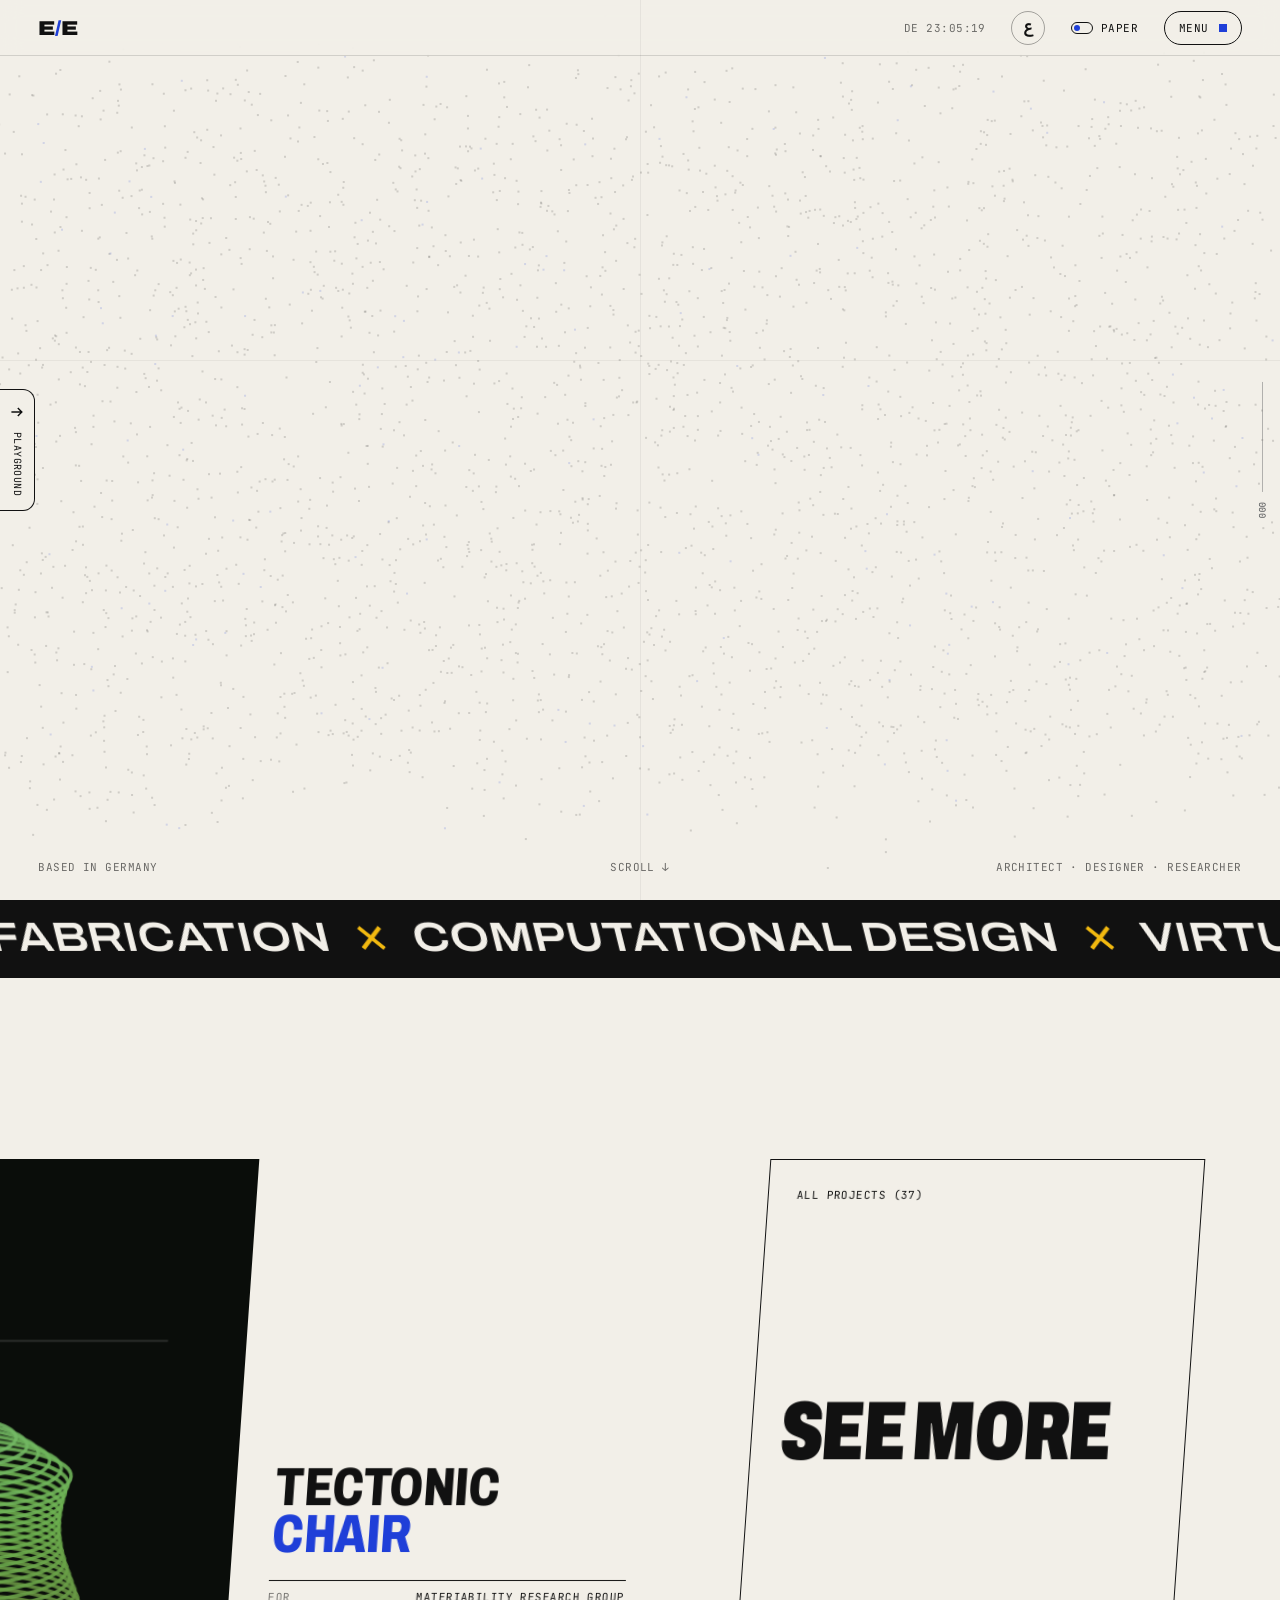
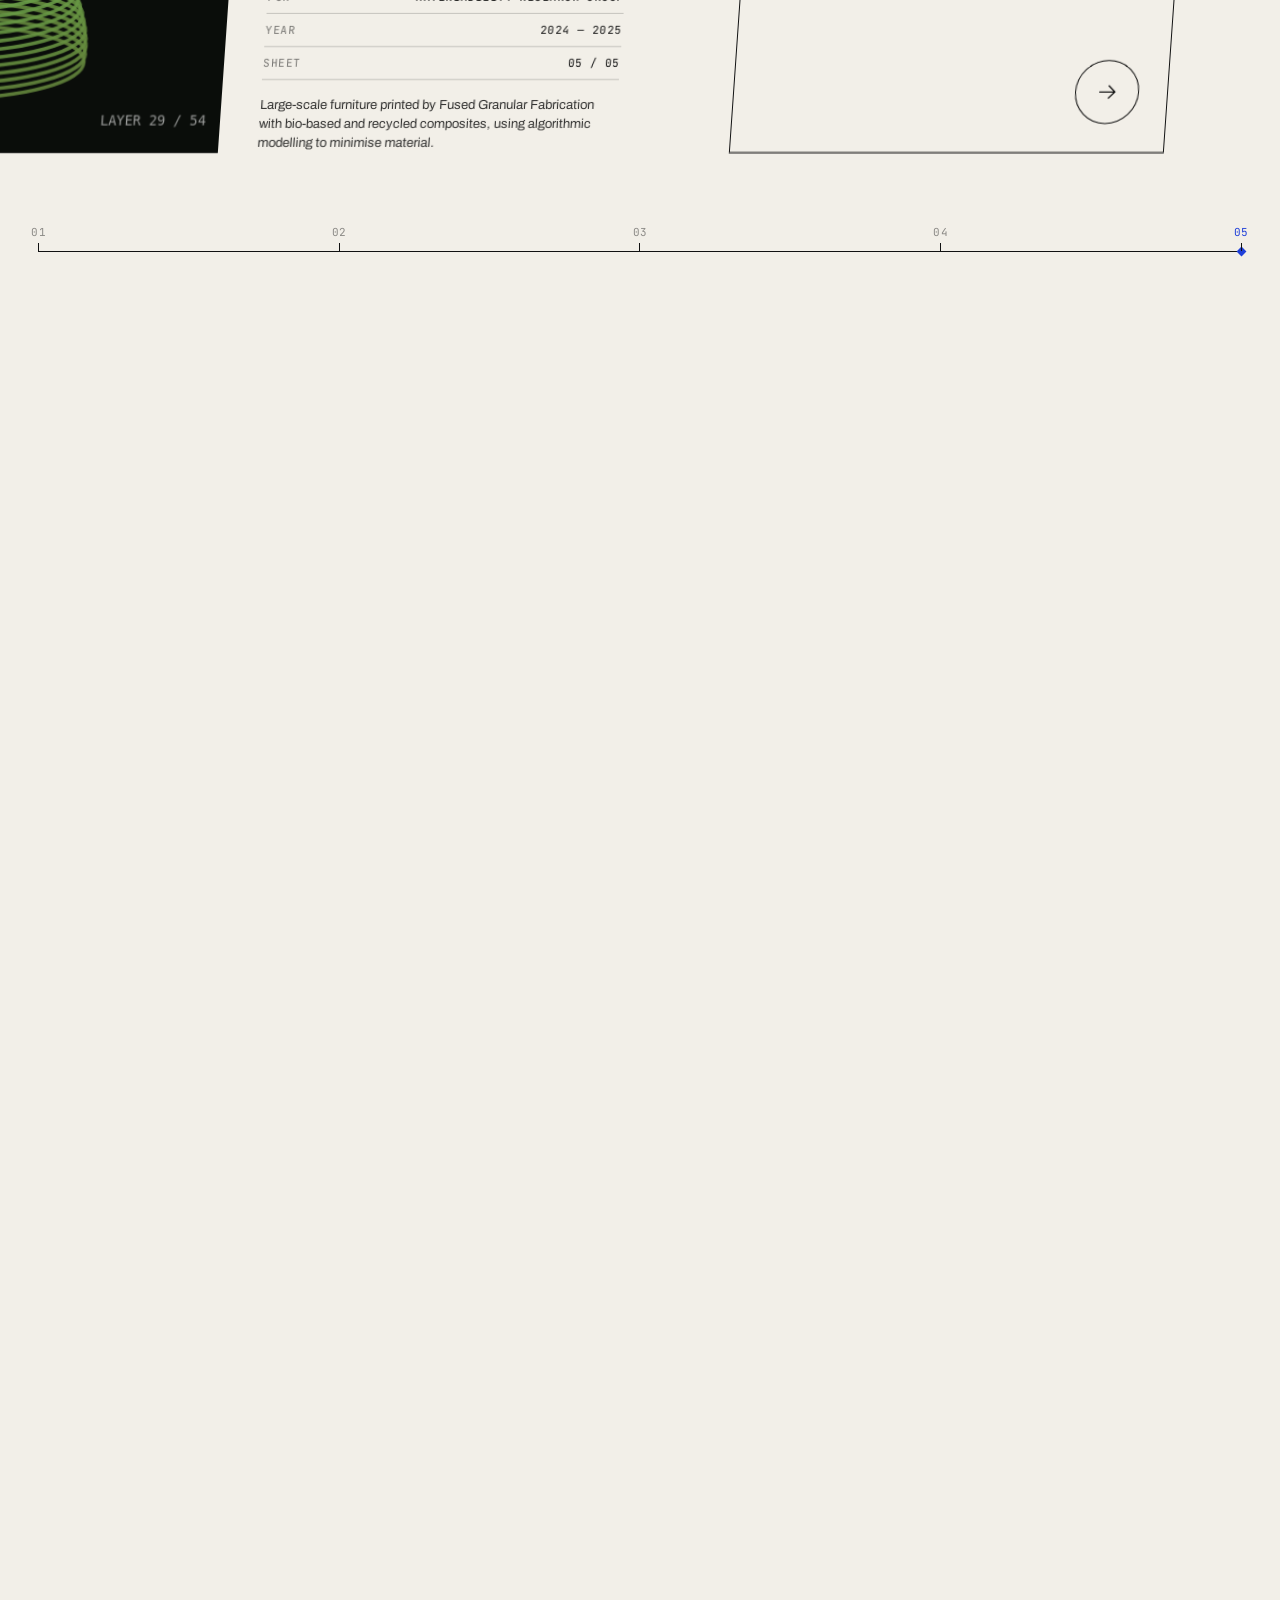
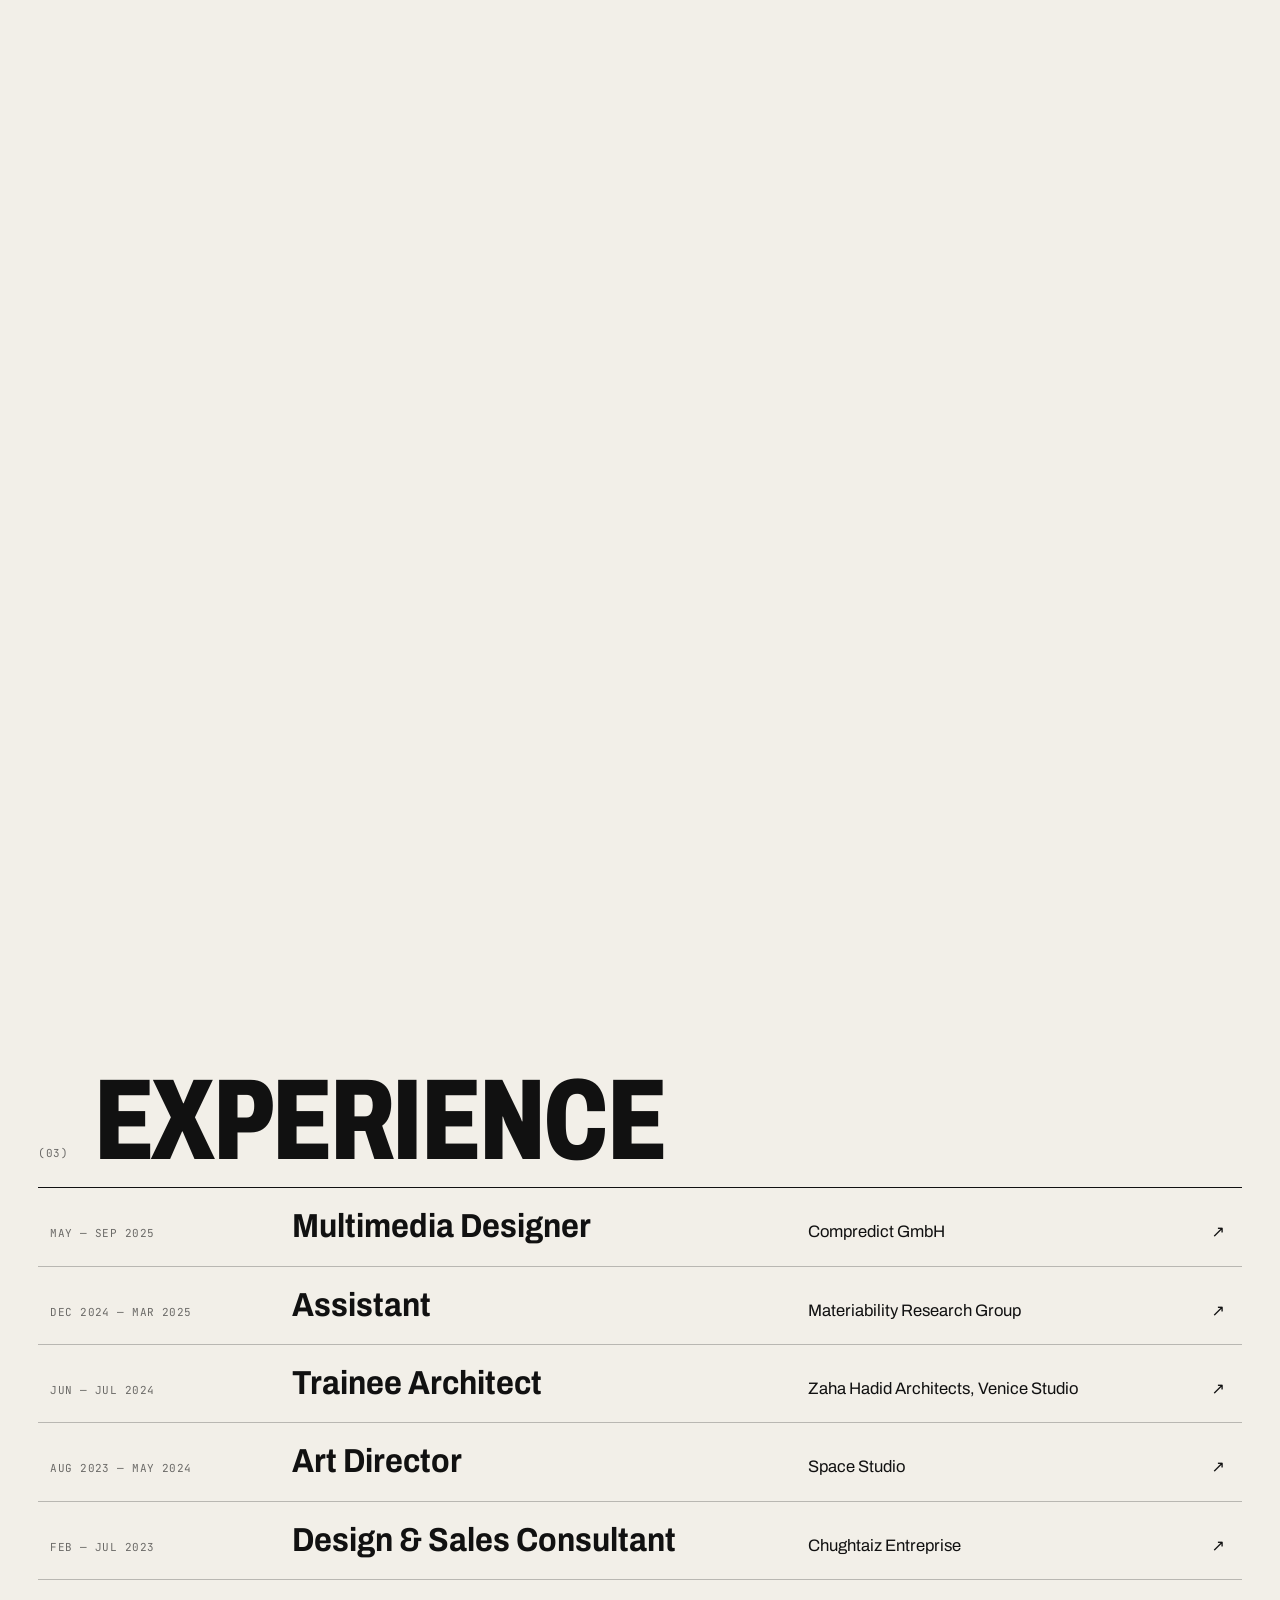
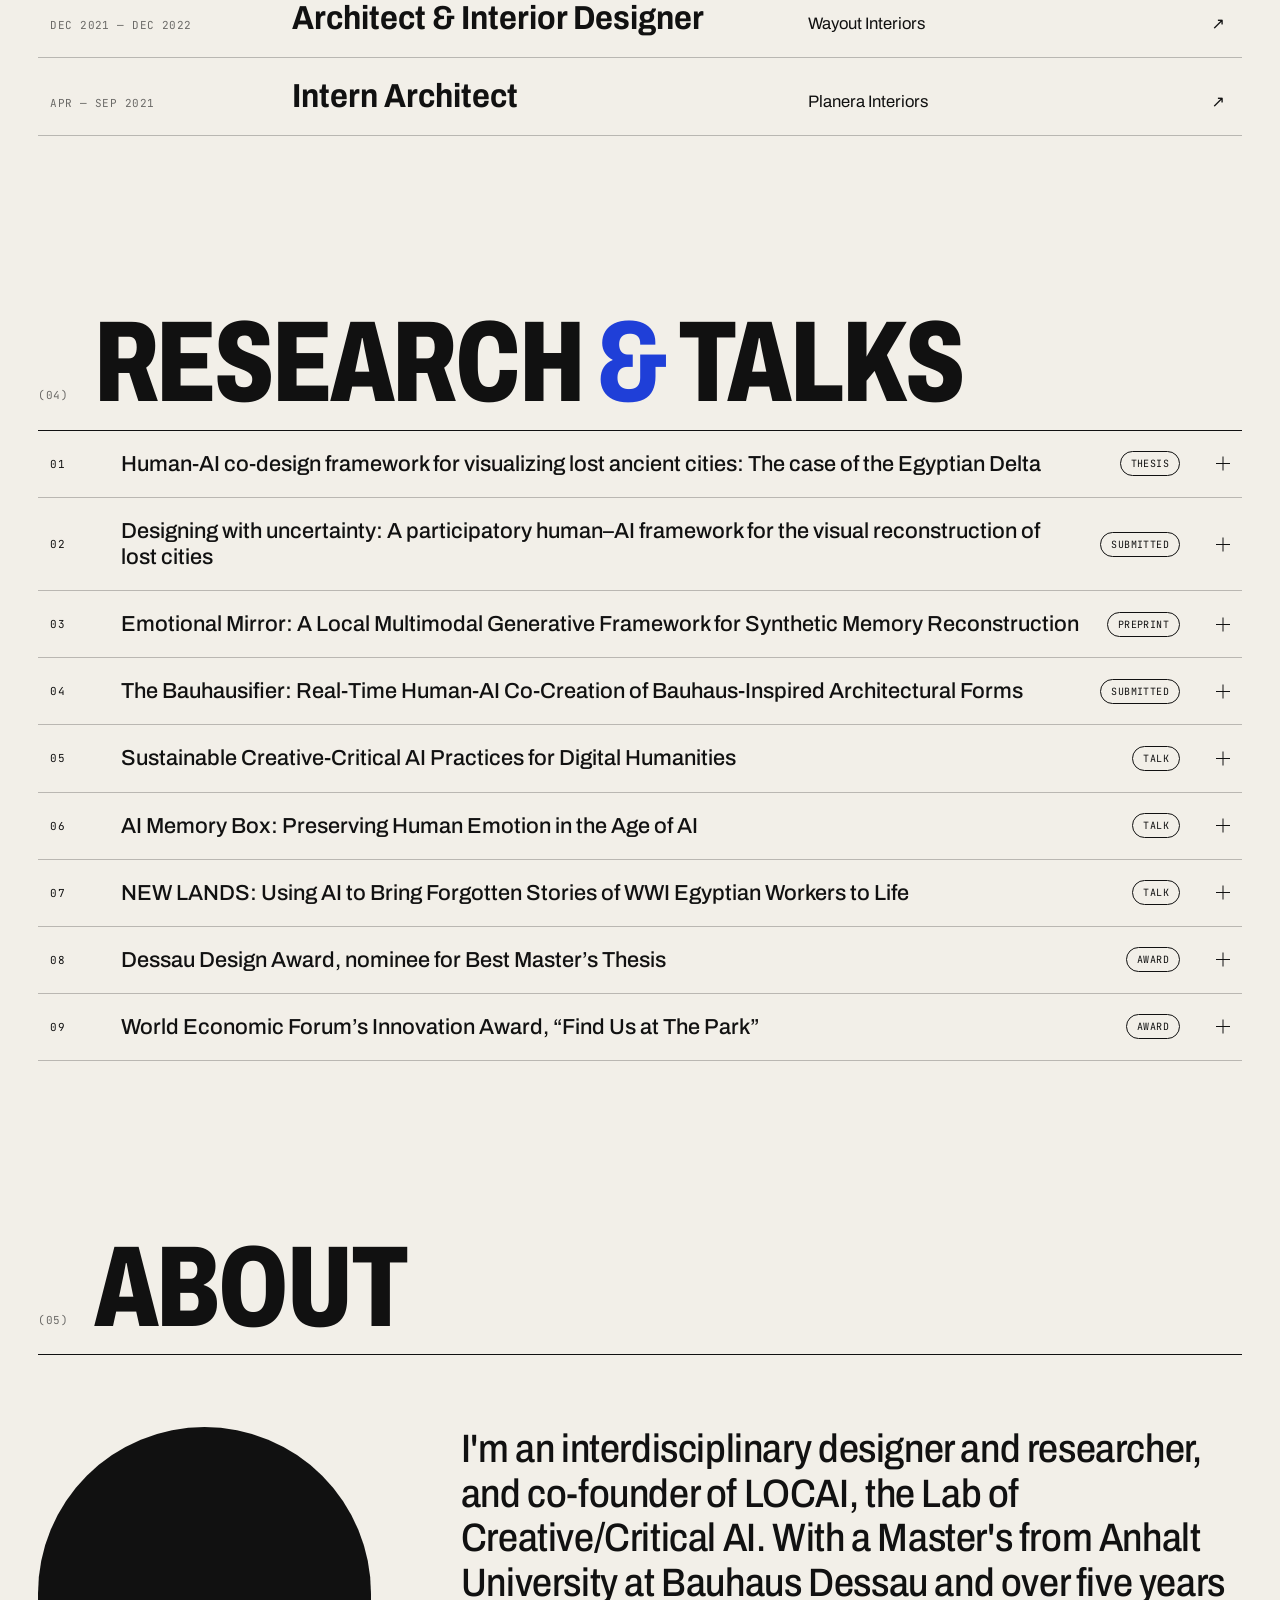
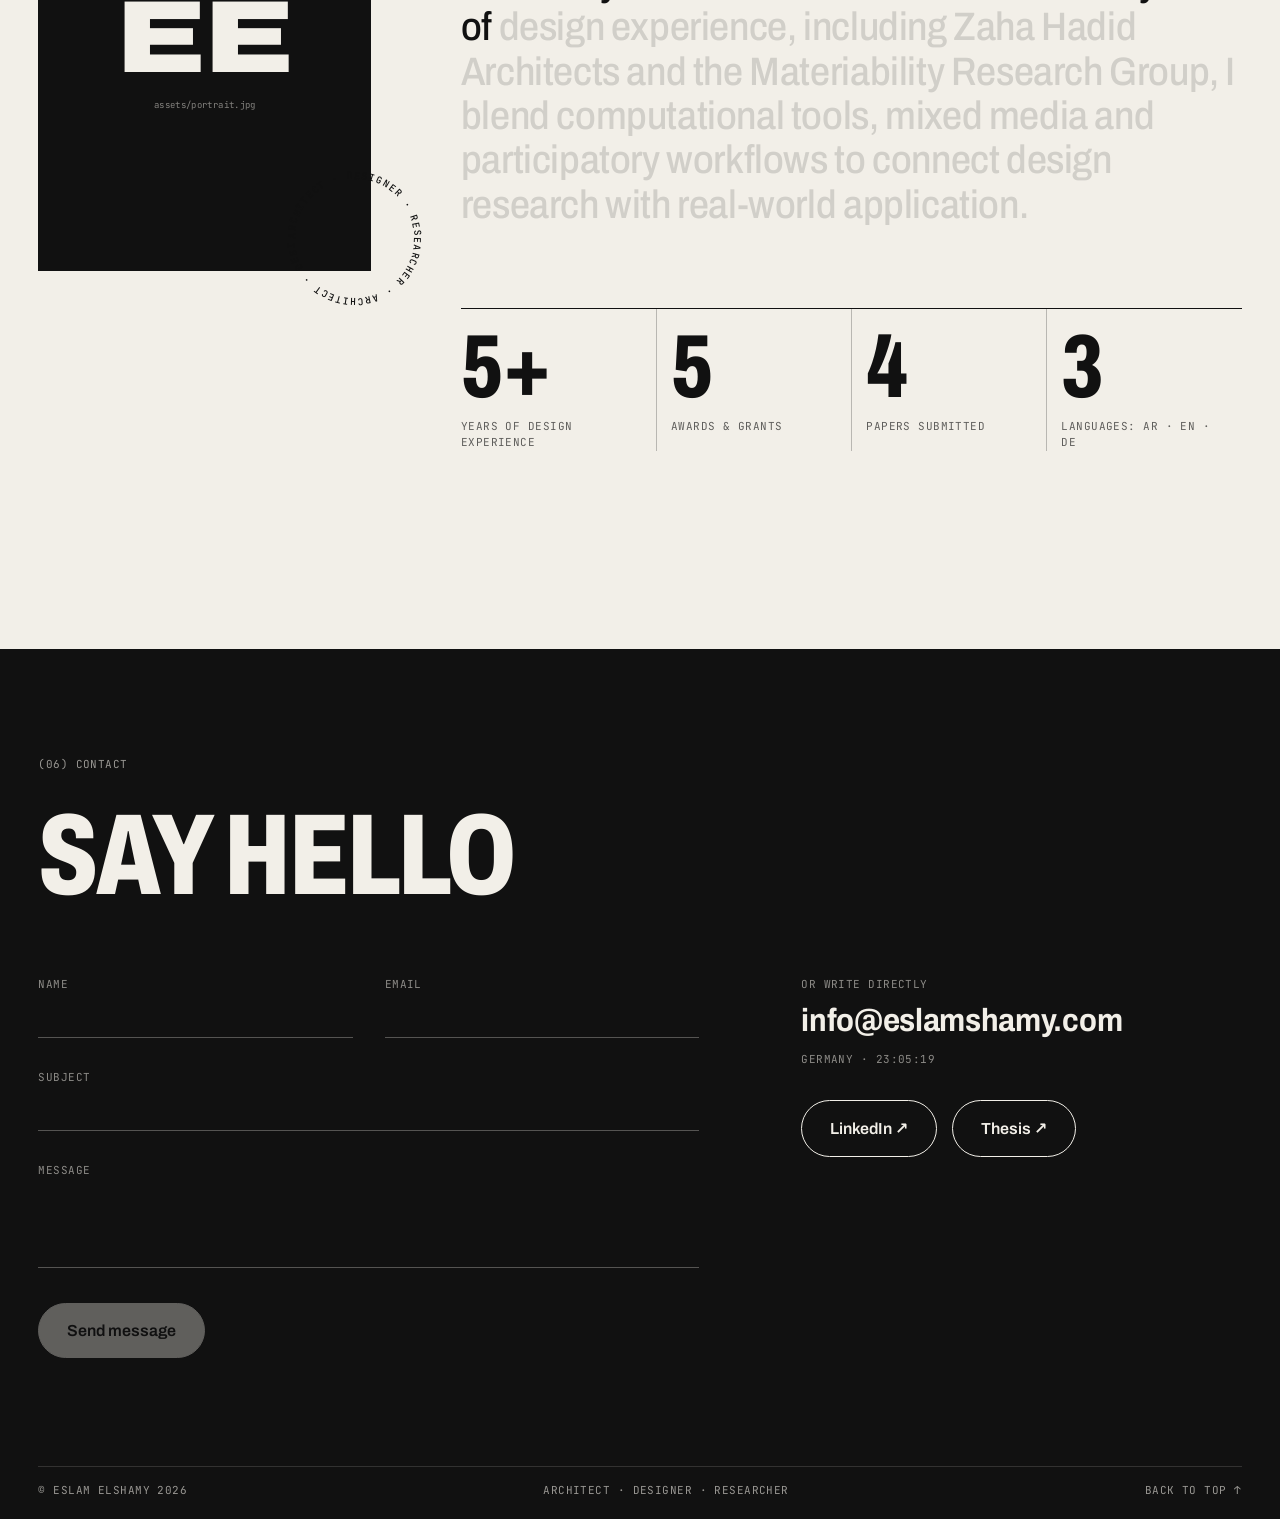
==== index.html @ 1b81bf46 "Add files via upload" ====
<!doctype html>
<html lang="en" dir="ltr">
<head>
<meta charset="utf-8">
<meta name="viewport" content="width=device-width, initial-scale=1">
<title>Eslam ElShamy — Architect, Designer, Researcher</title>
<meta name="description" content="Eslam ElShamy — architect, designer and researcher working on human-AI co-design, immersive media and digital fabrication. Based in Germany.">
<link rel="preconnect" href="https://fonts.googleapis.com">
<link rel="preconnect" href="https://fonts.gstatic.com" crossorigin>
<link href="https://fonts.googleapis.com/css2?family=Archivo:wdth,wght@62..125,100..900&family=JetBrains+Mono:wght@400;500&family=Readex+Pro:wght@300..700&display=swap" rel="stylesheet">
<link rel="stylesheet" href="style.css?v=31">
</head>
<body class="loading">

<div id="loader" aria-hidden="true">
  <div class="cols"><i></i><i></i><i></i><i></i><i></i></div>
  <div class="ld-top mono"><span data-i18n="ldName">Eslam ElShamy</span><span data-i18n="ldTitle">Portfolio 2026</span><span id="ldMsg">Plotting sheet</span></div>
  <div class="ld-bar"><i id="ldBar"></i></div>
  <div class="ld-num" id="ldNum">000</div>
</div>

<!-- Drafting cursor: crosshair, marker, and its live coordinates -->
<div id="xh" aria-hidden="true"><i class="hx"></i><i class="vx"></i></div>
<div id="cur" aria-hidden="true"><span id="curT"></span></div>
<div id="xy" class="mono" aria-hidden="true">0000, 0000</div>
<div id="chip" class="mono" aria-hidden="true"></div>
<div id="curtain" class="cols" aria-hidden="true"><i></i><i></i><i></i><i></i><i></i></div>
<div id="toast" class="mono" role="status"></div>

<!-- Scroll progress, on the edge of the sheet -->
<div id="rail" aria-hidden="true"><i><b id="railF"></b></i><span id="pct" class="mono">000</span></div>

<header id="nav">
  <a href="#hero" class="mark" dir="ltr">E<span>/</span>E</a>
  <span class="mono nav-mid" id="secName"></span>
  <div class="nav-r">
    <span class="mono clock hide-m"><span dir="ltr">DE</span> <span class="clk" dir="ltr">00:00:00</span></span>
    <button id="lang" type="button" aria-label="Switch language / تغيير اللغة" data-i18n="langBtn">ع</button>
    <button id="theme" class="mono" type="button" aria-label="Switch sheet colour"><i></i><span id="themeT">Paper</span></button>
    <button id="menuBtn" class="mono" type="button" aria-expanded="false"><span id="menuT">Menu</span><b></b></button>
  </div>
</header>

<div id="menu" aria-hidden="true">
  <div class="cols"><i></i><i></i><i></i><i></i><i></i></div>
  <nav class="menu-in">
    <a href="projects.html" data-go><small class="mono">01</small><span data-i18n="nWork">Work</span></a>
    <a href="#experience"><small class="mono">02</small><span data-i18n="nXp">Experience</span></a>
    <a href="#research"><small class="mono">03</small><span data-i18n="nRes">Research</span></a>
    <a href="#about"><small class="mono">04</small><span data-i18n="nAbout">About</span></a>
    <a href="#contact"><small class="mono">05</small><span data-i18n="nContact">Contact</span></a>
  </nav>
  <div class="menu-foot mono"><a href="https://linkedin.com/in/eslamshamy" target="_blank" rel="noopener" data-i18n="linkedin">LinkedIn ↗</a><a href="https://www.eslamshamy.com" target="_blank" rel="noopener" data-i18n="website">Website ↗</a><a href="mailto:info@eslamshamy.com" dir="ltr">info@eslamshamy.com</a></div>
</div>

<!-- Side arrow to the hidden playground -->
<button id="pgTab" type="button" aria-expanded="false" aria-controls="pg" data-cursor="curPlay"><svg viewBox="0 0 20 20" fill="none" stroke="currentColor" stroke-width="1.8"><path d="M3 10h13M11 5l5 5-5 5"/></svg><span class="mono" data-i18n="pg">Playground</span></button>
<aside id="pg" aria-hidden="true" aria-label="Playground">
  <header class="pg-h"><div><h2 data-i18n="pg">Playground</h2><p class="mono" data-i18n="pgK"></p></div>
    <button id="pgClose" type="button" aria-label="Close playground"><svg viewBox="0 0 20 20" fill="none" stroke="currentColor" stroke-width="1.8"><path d="M17 10H4M9 5l-5 5 5 5"/></svg></button></header>
  <div class="pg-body"><nav class="pg-tabs" id="pgTabs" role="tablist"></nav>
    <div class="pg-stage"><div class="pg-cv"><canvas id="pgC"></canvas><canvas id="pgGL" hidden tabindex="0" aria-label="3D runner game"></canvas><div id="pgHud" class="mono"></div><div id="pgMsg"></div></div><div class="pg-bar"><div class="pg-ui" id="pgUi"></div><p class="mono pg-hint" id="pgHint"></p></div></div></div>
</aside>

<main>
  <!-- Front page: the name is a cloud of points that gathers, scatters under the pointer, and re-forms -->
  <section id="hero" data-sec="sIntro">
    <canvas id="pts" aria-hidden="true"></canvas>
    <h1 class="sr" data-i18n="name">Eslam ElShamy</h1>
    <div class="hero-c"><p class="tagline mono"></p></div>
    <div class="hero-b mono"><span data-i18n="based">Based in Germany</span><span class="scroll" data-i18n="scroll">Scroll ↓</span><span class="hide-m" data-i18n="roles">Architect · Designer · Researcher</span></div>
  </section>

  <div class="marquee" id="mq" aria-hidden="true"><div class="mq-in" id="mqIn"></div></div>

  <section id="work" data-sec="nWork">
    <div class="pin" id="pin">
      <div class="track" id="track">
        <div class="lead">
          <p class="mono" data-i18n="workK"></p>
          <h2 data-i18n-html="workH"></h2>
          <p class="mono" data-i18n="workHint"></p>
        </div>
        <a class="endcard" id="endcard" href="projects.html" data-cursor="curOpen" draggable="false">
          <span class="mono"><span data-i18n="seeMoreK"></span> (<span id="allN">16</span>)</span>
          <b data-i18n="seeMore">See more</b>
          <i class="go"><svg viewBox="0 0 40 40" fill="none" stroke="currentColor" stroke-width="2"><path d="M8 20h24M22 10l10 10-10 10"/></svg></i>
        </a>
      </div>
      <div class="ruler" id="ruler"><i id="rulerM"></i></div>
    </div>
  </section>

  <section id="experience" class="pad" data-sec="nXp">
    <header class="sh rv"><span class="mono">(03)</span><h2 data-i18n="xpH">Experience</h2><i></i></header>
    <div id="xp"></div>
  </section>

  <section id="research" class="pad" data-sec="nRes">
    <header class="sh rv"><span class="mono">(04)</span><h2 data-i18n-html="resH">Research <em>&amp;</em> talks</h2><i></i></header>
    <div id="rs"></div>
  </section>

  <section id="about" class="pad" data-sec="nAbout">
    <header class="sh rv"><span class="mono">(05)</span><h2 data-i18n="aboutH">About</h2><i></i></header>
    <div class="about">
      <div class="arch-wrap rv">
        <svg class="badge" viewBox="0 0 200 200" aria-hidden="true" dir="ltr"><defs><path id="circ" d="M100 100m-78 0a78 78 0 1 1 156 0a78 78 0 1 1-156 0"/></defs><text><textPath href="#circ">Architect · Designer · Researcher · Architect · Designer · Researcher · </textPath></text></svg>
        <div class="arch"><img src="assets/portrait.jpg" alt="Portrait of Eslam ElShamy" onerror="this.remove()"><div class="arch-ph"><b>EE</b><span class="mono" dir="ltr">assets/portrait.jpg</span></div></div>
      </div>
      <div>
        <p class="state" id="state"></p>
        <div class="stats">
          <div><b data-count="5" data-suf="+">0</b><span class="mono" data-i18n="s1"></span></div>
          <div><b data-count="5">0</b><span class="mono" data-i18n="s2"></span></div>
          <div><b data-count="4">0</b><span class="mono" data-i18n="s3"></span></div>
          <div><b data-count="3">0</b><span class="mono" data-i18n="s4"></span></div>
        </div>
      </div>
    </div>
  </section>

  <section id="contact" data-sec="nContact">
    <p class="mono" data-i18n="contactK">(06) Contact</p>
    <h2 class="c-head" data-i18n="hello">Say hello</h2>
    <div class="c-grid">
      <form id="form" novalidate>
        <div class="f-row2">
          <label class="fld"><span class="mono" data-i18n="fName">Name</span><input name="name" autocomplete="name"><i></i></label>
          <label class="fld"><span class="mono" data-i18n="fEmail">Email</span><input name="email" type="email" autocomplete="email" dir="ltr"><i></i></label>
        </div>
        <label class="fld"><span class="mono" data-i18n="fSubject">Subject</span><input name="subject"><i></i></label>
        <label class="fld"><span class="mono" data-i18n="fMessage">Message</span><textarea name="message" rows="3"></textarea><i></i></label>
        <button type="submit" class="btn mag" id="send" disabled><span data-i18n="send">Send message</span></button>
      </form>
      <div class="c-side">
        <p class="mono dim" data-i18n="direct">Or write directly</p>
        <button type="button" id="mail" data-cursor="curCopy" dir="ltr">info@eslamshamy.com</button>
        <p class="mono dim"><span data-i18n="germany">Germany</span> · <span class="clk" dir="ltr">00:00:00</span></p>
        <div class="c-row">
          <a class="btn mag ghost" href="https://linkedin.com/in/eslamshamy" target="_blank" rel="noopener"><span data-i18n="linkedin">LinkedIn ↗</span></a>
          <a class="btn mag ghost" href="https://doi.org/10.25673/124351" target="_blank" rel="noopener"><span data-i18n="thesis">Thesis ↗</span></a>
        </div>
      </div>
    </div>
    <footer class="mono"><span data-i18n="copyright">© Eslam ElShamy 2026</span><span class="hide-m" data-i18n="roles">Architect · Designer · Researcher</span><a href="#hero" data-i18n="top">Back to top ↑</a></footer>
  </section>
</main>

<script src="scenes.js?v=31"></script>
<script src="scenes2.js?v=31"></script>
<script src="i18n.js?v=31"></script>
<script src="projects-data.js?v=31"></script>
<script src="playground.js?v=31"></script>
<script src="main.js?v=31"></script>
</body>
</html>
---- style.css ----
:root { --bg: 242 239 232; --ink: 17 17 17; --red: 230 59 31; --blue: 31 63 216; --yel: 242 185 15; --hot: var(--blue);
  --e: cubic-bezier(.19, 1, .22, 1); --io: cubic-bezier(.76, 0, .24, 1); --pad: clamp(18px, 3vw, 48px); }
:root.blue { --bg: 18 44 198; --ink: 244 243 238; --hot: var(--yel); }

* { box-sizing: border-box; margin: 0; padding: 0; }
html { -webkit-text-size-adjust: 100%; }
body { background: rgb(var(--bg)); color: rgb(var(--ink)); font-family: 'Archivo', system-ui, sans-serif; font-variation-settings: 'wdth' 100; overflow-x: clip; -webkit-font-smoothing: antialiased; }
body.loading, body.menu { overflow: hidden; }
a { color: inherit; text-decoration: none; } button { font: inherit; color: inherit; background: none; border: 0; cursor: pointer; }
.mono { font-family: 'JetBrains Mono', ui-monospace, monospace; font-size: 11px; letter-spacing: .04em; text-transform: uppercase; }
::selection { background: rgb(var(--hot)); color: rgb(var(--bg)); }
@media (hover: hover) and (pointer: fine) { body, a, button { cursor: none; } }
@media (max-width: 767px) { .hide-m { display: none !important; } }

/* theme wipe */
::view-transition-old(root), ::view-transition-new(root) { animation: none; mix-blend-mode: normal; }
::view-transition-new(root) { animation: wipe .9s var(--io); }
@keyframes wipe { from { clip-path: circle(0 at var(--tx, 50%) var(--ty, 0%)); } to { clip-path: circle(150vmax at var(--tx, 50%) var(--ty, 0%)); } }

/* ---------- loader ---------- */
#loader { position: fixed; inset: 0; z-index: 1000; color: rgb(var(--bg)); pointer-events: none; }
.cols { position: absolute; inset: 0; display: grid; grid-template-columns: repeat(5, 1fr); }
.cols i { background: rgb(var(--ink)); transform-origin: top; transition: transform 1s var(--io); margin-right: -1px; }
#loader.done .cols i { transform: scaleY(0); }
.cols i:nth-child(2) { transition-delay: .07s; } .cols i:nth-child(3) { transition-delay: .14s; } .cols i:nth-child(4) { transition-delay: .21s; } .cols i:nth-child(5) { transition-delay: .28s; }
.ld-top { position: absolute; top: var(--pad); left: var(--pad); right: var(--pad); display: flex; justify-content: space-between; transition: opacity .3s; }
.ld-bar { position: absolute; left: var(--pad); right: var(--pad); bottom: calc(var(--pad) + 22vw); height: 1px; background: rgb(var(--bg) / .25); transition: opacity .3s; }
.ld-bar i { display: block; height: 100%; width: 100%; background: rgb(var(--bg)); transform: scaleX(0); transform-origin: left; }
.ld-num { position: absolute; left: var(--pad); bottom: calc(var(--pad) - 2vw); font-size: 24vw; line-height: .8; font-weight: 800; font-variation-settings: 'wdth' 70; letter-spacing: -.03em; transition: transform .7s var(--io), opacity .3s .2s; }
#loader.done .ld-top, #loader.done .ld-bar { opacity: 0; } #loader.done .ld-num { transform: translateY(-40%); opacity: 0; }

/* ---------- cursor ---------- */
#xh i { position: fixed; z-index: 890; background: rgb(var(--ink) / .09); pointer-events: none; }
#xh .hx { left: 0; right: 0; top: 0; height: 1px; } #xh .vx { top: 0; bottom: 0; left: 0; width: 1px; }
#cur { position: fixed; top: 0; left: 0; z-index: 900; pointer-events: none; opacity: 0; }
#cur span { position: absolute; top: 0; left: 0; display: grid; place-items: center; width: 10px; height: 10px; transform: translate(-50%, -50%); background: rgb(var(--hot)); color: rgb(var(--bg));
  font: 500 10px 'JetBrains Mono', monospace; letter-spacing: .06em; text-transform: uppercase; white-space: nowrap; overflow: hidden; text-indent: -99px;
  transition: width .45s var(--e), height .45s var(--e), border-radius .45s var(--e), background .3s; }
#cur.on { opacity: 1; }
#cur.link span { width: 34px; height: 34px; border-radius: 50%; background: rgb(var(--hot) / .5); }
#cur.tag span { width: 78px; height: 78px; border-radius: 50%; text-indent: 0; }
#cur.down span { width: 6px; height: 6px; }
#chip { position: fixed; top: 0; left: 0; z-index: 880; pointer-events: none; padding: 9px 14px; background: rgb(var(--hot)); color: rgb(var(--bg)); opacity: 0; transition: opacity .25s; will-change: transform; }
#chip.on { opacity: 1; }
#toast { position: fixed; left: 50%; bottom: 60px; z-index: 950; padding: 12px 18px; background: rgb(var(--ink)); color: rgb(var(--bg)); transform: translate(-50%, 200%); opacity: 0; transition: transform .6s var(--e), opacity .3s; }
#toast.on { transform: translate(-50%, 0); opacity: 1; }
@media (hover: none), (pointer: coarse) { #xh, #cur, #chip { display: none; } }

/* ---------- nav ---------- */
#nav { position: fixed; top: 0; left: 0; right: 0; z-index: 800; height: 56px; padding: 0 var(--pad); display: flex; align-items: center; justify-content: space-between;
  background: rgb(var(--bg) / .82); backdrop-filter: blur(10px); -webkit-backdrop-filter: blur(10px); border-bottom: 1px solid rgb(var(--ink) / .14); transition: transform .6s var(--e); }
#nav.hide { transform: translateY(-100%); }
.mark { font-weight: 900; font-size: 20px; letter-spacing: -.02em; font-variation-settings: 'wdth' 125; } .mark span { color: rgb(var(--hot)); display: inline-block; transition: transform .5s var(--e); }
.mark:hover span { transform: rotate(180deg) scale(1.3); }
.nav-mid { position: absolute; left: 50%; transform: translateX(-50%); opacity: .6; }
.nav-r { display: flex; align-items: center; gap: clamp(14px, 2vw, 30px); }
.clock { opacity: .6; font-variant-numeric: tabular-nums; }
#theme { display: flex; align-items: center; gap: 8px; }
#theme i { width: 22px; height: 12px; border: 1px solid currentColor; border-radius: 12px; position: relative; }
#theme i::after { content: ''; position: absolute; top: 2px; left: 2px; width: 6px; height: 6px; border-radius: 50%; background: rgb(var(--hot)); transition: transform .5s var(--e); }
.blue #theme i::after { transform: translateX(10px); }
#menuBtn { display: flex; align-items: center; gap: 10px; padding: 9px 14px; border: 1px solid rgb(var(--ink)); border-radius: 30px; transition: background .3s, color .3s; }
#menuBtn:hover, body.menu #menuBtn { background: rgb(var(--ink)); color: rgb(var(--bg)); }
#menuBtn b { width: 8px; height: 8px; background: rgb(var(--hot)); transition: transform .6s var(--e), border-radius .6s; }
body.menu #menuBtn b { transform: rotate(135deg); border-radius: 50%; }

/* ---------- menu ---------- */
#menu { position: fixed; inset: 0; z-index: 700; visibility: hidden; color: rgb(var(--bg)); transition: visibility 0s 1s; }
#menu .cols i { transform: scaleY(0); }
body.menu #menu { visibility: visible; transition-delay: 0s; } body.menu #menu .cols i { transform: none; }
.menu-in { position: absolute; left: var(--pad); right: var(--pad); top: 50%; transform: translateY(-50%); display: flex; flex-direction: column; }
.menu-in a { display: flex; align-items: baseline; gap: 2vw; overflow: hidden; font-size: clamp(44px, 9.5vh, 120px); line-height: 1.02; font-weight: 800; text-transform: uppercase; font-variation-settings: 'wdth' 80; border-bottom: 1px solid rgb(var(--bg) / .18);
  transition: font-variation-settings .6s var(--e), padding .6s var(--e), color .3s; }
.menu-in a > * { transform: translateY(110%); transition: transform .5s var(--io); }
body.menu .menu-in a > * { transform: none; transition: transform 1s var(--e); transition-delay: calc(.35s + var(--i) * .06s); }
.menu-in a:hover { font-variation-settings: 'wdth' 125; padding-left: 2vw; color: rgb(var(--yel)); }
.menu-in small { opacity: .6; width: 3em; }
.menu-foot { position: absolute; left: var(--pad); right: var(--pad); bottom: var(--pad); display: flex; gap: 30px; flex-wrap: wrap; opacity: 0; transition: opacity .3s; }
body.menu .menu-foot { opacity: .8; transition: opacity .6s .8s; }
.menu-foot a:hover { color: rgb(var(--yel)); }

/* ---------- marquee ---------- */
.marquee { border-block: 1px solid rgb(var(--ink)); overflow: hidden; padding: 14px 0; background: rgb(var(--ink)); color: rgb(var(--bg)); }
.mq-in { display: flex; white-space: nowrap; will-change: transform; font-size: clamp(22px, 3.2vw, 48px); font-weight: 600; text-transform: uppercase; font-variation-settings: 'wdth' 120; }
.mq-in span { padding-right: .6em; } .mq-in i { font-style: normal; color: rgb(var(--yel)); padding-right: .6em; display: inline-block; }

/* ---------- work ---------- */
#work { position: relative; }
.pin { position: sticky; top: 0; height: 100vh; height: 100svh; overflow: hidden; padding-top: 56px; display: flex; align-items: center; }
.pin.drag { user-select: none; }
.track { display: flex; align-items: center; gap: 9vw; padding: 0 12vw 0 var(--pad); will-change: transform; }
.lead { flex: none; width: 34vw; }
.lead h2 { font-size: 13vw; line-height: .8; font-weight: 900; text-transform: uppercase; font-variation-settings: 'wdth' 68; margin: 3vh 0; letter-spacing: -.02em; }
.lead p { opacity: .65; }
.card { position: relative; flex: none; width: 74vw; height: 66vh; display: grid; grid-template-columns: 1.55fr 1fr; gap: 3vw; }
.num { position: absolute; z-index: 3; top: -9vh; left: -3.5vw; font-size: 22vh; line-height: 1; font-weight: 900; font-variation-settings: 'wdth' 70; color: transparent; -webkit-text-stroke: 1.5px rgb(var(--ink)); pointer-events: none; will-change: transform; }
.card:nth-child(3n+2) .num { -webkit-text-stroke-color: rgb(var(--hot)); }
.frame { position: relative; display: block; overflow: hidden; background: #0d0d0d; clip-path: inset(100% 0 0 0); transition: clip-path 1.3s var(--io); transform: perspective(1200px) rotateX(var(--rx, 0deg)) rotateY(var(--ry, 0deg)); will-change: transform; }
.card.in .frame { clip-path: inset(0); }
.frame canvas { position: absolute; inset: 0; width: 100%; height: 100%; transform: scale(1.25); transition: transform 1.6s var(--e); }
.card.in .frame canvas { transform: scale(1.02); } .card.in .frame:hover canvas { transform: scale(1.1); }
.frame .tag { position: absolute; left: 0; bottom: 0; padding: 10px 14px; background: rgb(var(--hot)); color: rgb(var(--bg)); transform: translateY(101%); transition: transform .5s var(--e); }
.frame:hover .tag { transform: none; }
.info { display: flex; flex-direction: column; justify-content: flex-end; min-width: 0; }
.info h3 { font-size: clamp(30px, 4.2vw, 76px); line-height: .88; font-weight: 800; text-transform: uppercase; font-variation-settings: 'wdth' 75; letter-spacing: -.01em; overflow-wrap: anywhere; }
.info h3 span { display: block; overflow: hidden; } .info h3 b { display: block; font-weight: inherit; transform: translateY(105%); transition: transform 1.1s var(--e) .25s; }
.card.in .info h3 b { transform: none; } .info h3 span + span b { transition-delay: .33s; color: rgb(var(--hot)); }
.info dl { margin: 22px 0 16px; border-top: 1px solid rgb(var(--ink)); }
.info dl div { display: flex; justify-content: space-between; gap: 16px; padding: 9px 0; border-bottom: 1px solid rgb(var(--ink) / .2); } .info dt { opacity: .55; } .info dd { text-align: right; }
.info p { font-size: clamp(13px, 1vw, 16px); line-height: 1.45; opacity: 0; transform: translateY(14px); transition: opacity .8s .5s, transform 1s var(--e) .5s; }
.card.in .info p { opacity: .85; transform: none; }
.ruler { position: absolute; left: var(--pad); right: var(--pad); bottom: 26px; height: 22px; border-bottom: 1px solid rgb(var(--ink)); display: flex; justify-content: space-between; align-items: flex-end; }
.ruler button { position: relative; width: 1px; height: 8px; background: rgb(var(--ink)); }
.ruler button::before { content: ''; position: absolute; inset: -14px -16px -6px; }
.ruler button span { position: absolute; bottom: 12px; left: 50%; transform: translateX(-50%); opacity: .45; transition: opacity .3s, color .3s; }
.ruler button.on span, .ruler button:hover span { opacity: 1; color: rgb(var(--hot)); }
#rulerM { position: absolute; left: 0; bottom: -4px; width: 7px; height: 7px; margin-left: -3.5px; background: rgb(var(--hot)); transform: rotate(45deg); }

/* ---------- shared section bits ---------- */
.pad { padding: 16vh var(--pad) 4vh; }
.sh { position: relative; display: flex; align-items: flex-end; gap: 2vw; padding-bottom: 20px; margin-bottom: 0; }
.sh h2 { font-size: clamp(48px, 9vw, 150px); line-height: .82; font-weight: 800; text-transform: uppercase; font-variation-settings: 'wdth' 72; letter-spacing: -.02em; clip-path: inset(0 0 100% 0); transform: translateY(30%); transition: clip-path 1.2s var(--io), transform 1.2s var(--io); }
.sh h2 em { font-style: normal; color: rgb(var(--hot)); }
.sh .mono { padding-bottom: .8em; opacity: .6; }
.sh i { position: absolute; left: 0; right: 0; bottom: 0; height: 1px; background: rgb(var(--ink)); transform: scaleX(0); transform-origin: left; transition: transform 1.4s var(--io) .2s; }
.sh.in h2 { clip-path: inset(0); transform: none; } .sh.in i { transform: none; }
.rv:not(.sh) { opacity: 0; transform: translateY(40px); transition: opacity 1s, transform 1.3s var(--e); } .rv.in:not(.sh) { opacity: 1; transform: none; }

/* experience rows */
.xrow { position: relative; display: grid; grid-template-columns: 24ch 1.3fr 1fr 2ch; gap: 2vw; align-items: baseline; padding: 22px 12px; border-bottom: 1px solid rgb(var(--ink) / .25); isolation: isolate; transition: color .35s, padding .6s var(--e); }
.xrow::before { content: ''; position: absolute; inset: 0; background: rgb(var(--ink)); transform: scaleY(0); transform-origin: var(--o, bottom); transition: transform .5s var(--e); z-index: -1; }
.xrow:hover { color: rgb(var(--bg)); padding-left: 28px; } .xrow:hover::before { transform: none; }
.xrow b { font-size: clamp(20px, 2.6vw, 40px); font-weight: 700; font-variation-settings: 'wdth' 90; line-height: 1; transition: font-variation-settings .6s var(--e); }
.xrow:hover b { font-variation-settings: 'wdth' 120; }
.xrow .org { font-size: clamp(14px, 1.3vw, 20px); } .xrow .yr { opacity: .6; } .xrow .ar { transition: transform .5s var(--e); } .xrow:hover .ar { transform: rotate(45deg); color: rgb(var(--yel)); }

/* research accordion */
.rrow { border-bottom: 1px solid rgb(var(--ink) / .25); }
.rrow > button { width: 100%; display: grid; grid-template-columns: 5ch 1fr auto 24px; gap: 2vw; align-items: center; text-align: left; padding: 20px 12px; transition: padding .6s var(--e); }
.rrow > button:hover { padding-left: 28px; }
.rrow .t { font-size: clamp(16px, 1.7vw, 26px); font-weight: 500; line-height: 1.2; }
.rrow .kind { padding: 5px 10px; border: 1px solid currentColor; border-radius: 20px; font-size: 10px; transition: background .3s, color .3s, border-color .3s; }
.rrow.open .kind, .rrow > button:hover .kind { background: rgb(var(--hot)); border-color: rgb(var(--hot)); color: rgb(var(--bg)); }
.rrow .pm { position: relative; width: 14px; height: 14px; justify-self: end; transition: transform .6s var(--e); }
.rrow .pm::before, .rrow .pm::after { content: ''; position: absolute; left: 0; right: 0; top: 6.5px; height: 1px; background: currentColor; transition: transform .6s var(--e); }
.rrow .pm::after { transform: rotate(90deg); } .rrow.open .pm { transform: rotate(180deg); } .rrow.open .pm::after { transform: rotate(0); }
.rrow .more { display: grid; grid-template-rows: 0fr; transition: grid-template-rows .7s var(--e); }
.rrow.open .more { grid-template-rows: 1fr; }
.rrow .more > div { overflow: hidden; } .rrow .more p { padding: 0 12px 24px calc(5ch + 2vw + 12px); max-width: 70ch; font-size: 15px; line-height: 1.5; opacity: .75; }
.rrow .more a { display: inline-block; margin-top: 10px; border-bottom: 1px solid currentColor; }

/* about */
.about { display: grid; grid-template-columns: minmax(220px, 26vw) 1fr; gap: 7vw; padding-top: 8vh; align-items: start; }
.arch-wrap { position: sticky; top: 100px; }
.arch { position: relative; aspect-ratio: 3/4; border-radius: 999px 999px 0 0; overflow: hidden; background: rgb(var(--ink)); color: rgb(var(--bg)); }
.arch img { position: absolute; inset: 0; width: 100%; height: 100%; object-fit: cover; z-index: 1; filter: grayscale(1) contrast(1.05); transition: filter .6s, transform 1.2s var(--e); } .arch:hover img { filter: none; transform: scale(1.05); }
.arch-ph { position: absolute; inset: 0; display: flex; flex-direction: column; align-items: center; justify-content: center; gap: 10px; }
.arch-ph b { font-size: 8vw; font-weight: 900; font-variation-settings: 'wdth' 125; line-height: 1; } .arch-ph span { opacity: .5; text-transform: none; font-size: 9px; }
.badge { position: absolute; z-index: 2; width: 46%; right: -18%; bottom: -10%; animation: turn 18s linear infinite; }
.badge text { font: 500 12.5px 'JetBrains Mono', monospace; letter-spacing: .12em; text-transform: uppercase; fill: rgb(var(--ink)); }
@keyframes turn { to { transform: rotate(360deg); } }
.state { font-size: clamp(22px, 3.1vw, 52px); line-height: 1.12; font-weight: 500; font-variation-settings: 'wdth' 88; letter-spacing: -.01em; }
.state span { opacity: .14; transition: opacity .4s; } .state span.on { opacity: 1; }
.stats { display: grid; grid-template-columns: repeat(4, 1fr); margin-top: 9vh; border-top: 1px solid rgb(var(--ink)); }
.stats div { padding: 18px 14px 0 0; } .stats div + div { padding-left: 14px; border-left: 1px solid rgb(var(--ink) / .25); }
.stats b { display: block; font-size: clamp(48px, 7vw, 110px); line-height: .9; font-weight: 800; font-variation-settings: 'wdth' 70; font-variant-numeric: tabular-nums; }
.stats span { display: block; margin-top: 10px; opacity: .65; line-height: 1.5; }

/* contact */
#contact { position: relative; margin-top: 18vh; padding: 12vh var(--pad) 0; background: rgb(var(--ink)); color: rgb(var(--bg)); overflow: hidden; }
#contact > .mono { opacity: .6; }
#mail { display: block; margin: 5vh 0 6vh; text-align: left; font-size: clamp(34px, 9.2vw, 170px); line-height: .9; font-weight: 800; font-variation-settings: 'wdth' 70; letter-spacing: -.02em; text-transform: uppercase; transition: font-variation-settings .9s var(--e), color .4s; }
#mail span { display: inline-block; } #mail:hover { font-variation-settings: 'wdth' 84; color: rgb(var(--yel)); }
.c-row { display: flex; gap: 14px; flex-wrap: wrap; }
.btn { position: relative; display: inline-block; padding: 18px 28px; border: 1px solid rgb(var(--bg)); border-radius: 60px; background: rgb(var(--bg)); color: rgb(var(--ink)); overflow: hidden; font-weight: 600; isolation: isolate; will-change: transform; transition: color .4s; }
.btn.ghost { background: none; color: rgb(var(--bg)); }
.btn::before { content: ''; position: absolute; left: -10%; right: -10%; top: 0; height: 300%; border-radius: 50%; background: rgb(var(--yel)); transform: translateY(40%); transition: transform .7s var(--e); z-index: -1; }
.btn:hover::before { transform: translateY(-30%); } .btn:hover { color: #111; }
.btn span { display: inline-block; will-change: transform; }
.giant { margin: 10vh -2vw -5.5vw; font-size: 27.5vw; line-height: .8; font-weight: 900; font-variation-settings: 'wdth' 100; letter-spacing: -.03em; white-space: nowrap; color: transparent; -webkit-text-stroke: 1.5px rgb(var(--bg) / .55); will-change: transform; user-select: none; }
#contact footer { position: absolute; left: var(--pad); right: var(--pad); bottom: 14px; display: flex; justify-content: space-between; mix-blend-mode: difference; color: #fff; }
#contact footer a:hover { color: rgb(var(--yel)); }

#status { position: fixed; left: var(--pad); right: var(--pad); bottom: 8px; z-index: 600; display: flex; justify-content: space-between; pointer-events: none; mix-blend-mode: difference; color: #fff; opacity: .7; font-size: 10px; font-variant-numeric: tabular-nums; }

@media (max-width: 767px) {
  .nav-mid { display: none; } #name { font-size: 21vw; }
  .hero-bot { grid-template-columns: 1fr; gap: 12px; } .loc { text-align: left; } .roles { flex-wrap: wrap; }
  .track { gap: 14vw; } .lead { width: 70vw; } .lead h2 { font-size: 24vw; }
  .card { width: 84vw; height: auto; grid-template-columns: 1fr; gap: 18px; } .frame { aspect-ratio: 4/3; } .num { font-size: 22vw; top: -13vw; left: -2vw; } .info dl { margin: 12px 0 10px; }
  .xrow { grid-template-columns: 1fr 2ch; gap: 4px 10px; } .xrow .yr { grid-column: 1 / -1; } .xrow .org { grid-column: 1; }
  .rrow > button { grid-template-columns: 4ch 1fr 20px; } .rrow .kind { display: none; } .rrow .more p { padding-left: 12px; }
  .about { grid-template-columns: 1fr; } .arch-wrap { position: relative; top: 0; width: 60vw; } .arch-ph b { font-size: 20vw; }
  .stats { grid-template-columns: 1fr 1fr; row-gap: 26px; } .stats div:nth-child(3) { padding-left: 0; border-left: 0; }
  #status #xy { visibility: hidden; }
}
@media (prefers-reduced-motion: reduce) { *, ::before, ::after { animation-duration: 1ms !important; transition-duration: 1ms !important; transition-delay: 0s !important; } }

/* ---------- v2.1: contact form ---------- */
.c-head { margin: 4vh 0 8vh; font-size: clamp(48px, 9vw, 150px); line-height: .85; font-weight: 800; text-transform: uppercase; font-variation-settings: 'wdth' 72; letter-spacing: -.02em; }
.c-grid { display: grid; grid-template-columns: 1.5fr 1fr; gap: 8vw; align-items: start; }
.f-row2 { display: grid; grid-template-columns: 1fr 1fr; gap: 32px; }
.fld { position: relative; display: block; margin-bottom: 32px; }
.fld span { display: block; opacity: .55; transition: opacity .3s, color .3s, transform .5s var(--e); }
.fld input, .fld textarea { width: 100%; padding: 12px 0; background: none; border: 0; border-bottom: 1px solid rgb(var(--bg) / .3); border-radius: 0; color: rgb(var(--bg)); font: 500 clamp(18px, 1.6vw, 24px) 'Archivo', sans-serif; outline: none; resize: none; }
.fld i { position: absolute; left: 0; right: 0; bottom: 0; height: 2px; background: rgb(var(--yel)); transform: scaleX(0); transform-origin: left; transition: transform .7s var(--e); }
.fld:focus-within i { transform: none; } .fld:focus-within span { opacity: 1; color: rgb(var(--yel)); transform: translateX(6px); }
button.btn { font-family: inherit; font-size: inherit; } .btn:disabled { opacity: .35; pointer-events: none; }
.dim { opacity: .55; }
#mail { display: block; margin: 12px 0 14px; font-size: clamp(22px, 2.5vw, 40px); line-height: 1.1; font-weight: 700; text-transform: none; letter-spacing: -.01em; font-variation-settings: 'wdth' 90; }
#mail:hover { font-variation-settings: 'wdth' 104; }
.c-row { margin-top: 34px; }
@media (hover: hover) and (pointer: fine) { input, textarea { cursor: none; } }
@media (max-width: 767px) {
  .c-grid { grid-template-columns: 1fr; gap: 50px; } .f-row2 { grid-template-columns: 1fr; gap: 0; }
}

/* ---------- v2.2: point-cloud front page ---------- */
#hero { position: relative; height: 100vh; height: 100svh; min-height: 560px; overflow: hidden; }
#pts { position: absolute; inset: 0; width: 100%; height: 100%; }
.sr { position: absolute; width: 1px; height: 1px; overflow: hidden; clip-path: inset(50%); white-space: nowrap; }
.hero-c { position: absolute; left: 0; right: 0; top: 62%; display: flex; justify-content: center; padding: 0 var(--pad); pointer-events: none; }
.tagline { max-width: 40ch; text-align: center; font-size: clamp(15px, 1.4vw, 21px); line-height: 1.5; opacity: 0; transform: translateY(16px); transition: opacity 1.2s 1.6s, transform 1.4s var(--e) 1.6s; }
.ready .tagline { opacity: .78; transform: none; }
.hero-b { position: absolute; left: var(--pad); right: var(--pad); bottom: 26px; display: grid; grid-template-columns: 1fr auto 1fr; align-items: center; opacity: 0; transition: opacity 1s 2s; }
.ready .hero-b { opacity: .6; } .hero-b > :last-child { text-align: end; }
.scroll { animation: nudge 2.2s ease-in-out infinite; }
@keyframes nudge { 50% { transform: translateY(4px); } }
#xh i { background: rgb(var(--ink) / .05); }

/* nav: language switch */
#lang { width: 34px; height: 34px; border: 1px solid rgb(var(--ink) / .35); border-radius: 50%; font: 600 13px/1 'Readex Pro', 'Archivo', sans-serif; transition: background .3s, color .3s, transform .6s var(--e); }
#lang:hover { background: rgb(var(--ink)); color: rgb(var(--bg)); transform: rotate(-12deg); }

/* coordinates ride with the cursor; progress sits on the sheet edge */
#xy { position: fixed; top: 0; left: 0; z-index: 895; pointer-events: none; font-size: 9px; color: #fff; mix-blend-mode: difference; opacity: 0; transition: opacity .3s; font-variant-numeric: tabular-nums; white-space: nowrap; }
#xy.on { opacity: .6; }
@media (hover: none), (pointer: coarse) { #xy { display: none; } }
#rail { position: fixed; z-index: 600; inset-inline-end: 12px; top: 50%; transform: translateY(-50%); display: flex; flex-direction: column; align-items: center; gap: 10px; pointer-events: none; color: #fff; mix-blend-mode: difference; }
#rail i { width: 1px; height: 110px; background: rgb(255 255 255 / .28); }
#rail b { display: block; width: 3px; margin-left: -1px; height: 100%; background: #fff; transform: scaleY(0); transform-origin: top; }
#rail span { font-size: 9px; opacity: .75; font-variant-numeric: tabular-nums; writing-mode: vertical-rl; }
#rulerM { left: auto; inset-inline-start: 0; margin-left: 0; margin-inline-start: -3.5px; }
@media (max-width: 767px) { .hero-b { grid-template-columns: 1fr auto; } #rail { inset-inline-end: 5px; } #rail i { height: 70px; } }

/* ---------- v2.2: Arabic / right-to-left ---------- */
[lang=ar] body { font-family: 'Readex Pro', 'Archivo', system-ui, sans-serif; }
[lang=ar] * { letter-spacing: 0 !important; }
[lang=ar] .mono { font-family: 'Readex Pro', 'JetBrains Mono', monospace; font-size: 13px; }
[lang=ar] [dir=ltr].mono, [lang=ar] .num, [lang=ar] #xy, [lang=ar] #pct, [lang=ar] .ld-num, [lang=ar] .mark, [lang=ar] .giant, [lang=ar] #mail, [lang=ar] .ruler .mono, [lang=ar] .menu-in small, [lang=ar] .sh > .mono, [lang=ar] .stats b, [lang=ar] .rrow > button > .mono:first-child { font-family: 'Archivo', sans-serif; }
[lang=ar] [dir=ltr] { font-family: 'Archivo', sans-serif; } [lang=ar] .mono[dir=ltr], [lang=ar] dd[dir=ltr], [lang=ar] #clock { font-family: 'JetBrains Mono', monospace; font-size: 11px; }
[lang=ar] .sh h2, [lang=ar] .c-head, [lang=ar] .lead h2 { line-height: 1.25; font-weight: 700; }
[lang=ar] .sh h2 { padding-bottom: .12em; } [lang=ar] .lead h2 { font-size: 9vw; }
[lang=ar] .info h3 { line-height: 1.25; font-weight: 700; font-size: clamp(26px, 3.2vw, 58px); } [lang=ar] .info h3 span { padding-bottom: .15em; }
[lang=ar] .menu-in a { line-height: 1.35; font-weight: 700; font-size: clamp(38px, 8vh, 100px); }
[lang=ar] .xrow b { line-height: 1.3; font-weight: 600; } [lang=ar] .state { line-height: 1.5; font-size: clamp(20px, 2.6vw, 44px); }
[lang=ar] .mq-in { font-weight: 500; } [lang=ar] .tagline { line-height: 1.8; } [lang=ar] .info p, [lang=ar] .rrow .more p { line-height: 1.8; }
[lang=ar] .fld input, [lang=ar] .fld textarea { font-family: 'Readex Pro', sans-serif; } [lang=ar] #cur span { font-family: 'Readex Pro', sans-serif; font-size: 12px; }
[lang=ar] #lang { font-family: 'Archivo', sans-serif; font-size: 11px; }
[dir=rtl] .num { left: auto; right: -3.5vw; }
[dir=rtl] .track { padding: 0 var(--pad) 0 12vw; }
[dir=rtl] .sh i, [dir=rtl] .fld i, [dir=rtl] .ld-bar i { transform-origin: right; }
[dir=rtl] .menu-in a:hover { padding-left: 0; padding-right: 2vw; } [dir=rtl] .xrow:hover { padding-left: 12px; padding-right: 28px; } [dir=rtl] .rrow > button:hover { padding-left: 12px; padding-right: 28px; }
[dir=rtl] .xrow .ar { transform: scaleX(-1); } [dir=rtl] .xrow:hover .ar { transform: scaleX(-1) rotate(45deg); }
[dir=rtl] .rrow > button, [dir=rtl] #mail { text-align: right; } [dir=rtl] .rrow .t { text-align: left; }
[dir=rtl] .rrow .more p { padding: 0 calc(5ch + 2vw + 12px) 24px 12px; text-align: left; } [dir=rtl] .info dd { text-align: left; }
[dir=rtl] .stats div { padding: 18px 0 0 14px; } [dir=rtl] .stats div + div { padding-left: 14px; padding-right: 14px; border-left: 0; border-right: 1px solid rgb(var(--ink) / .25); }
[dir=rtl] .badge { right: auto; left: -18%; } [dir=rtl] .fld:focus-within span { transform: translateX(-6px); }
[dir=rtl] .giant { direction: ltr; } [dir=rtl] .frame .tag { left: auto; right: 0; }
@media (max-width: 767px) { [dir=rtl] .num { right: -2vw; } [dir=rtl] .rrow .more p { padding: 0 12px 24px; } [lang=ar] .lead h2 { font-size: 17vw; } }

/* ---------- v2.3: See more panel, page curtain, projects page ---------- */
.endcard { position: relative; flex: none; width: 34vw; height: 66vh; padding: 28px; display: flex; flex-direction: column; justify-content: space-between; border: 1px solid rgb(var(--ink)); overflow: hidden; isolation: isolate; transition: color .5s; }
.endcard::before { content: ''; position: absolute; inset: 0; background: rgb(var(--hot)); transform: translateY(101%); transition: transform .7s var(--e); z-index: -1; }
.endcard:hover { color: rgb(var(--bg)); } .endcard:hover::before { transform: none; }
.endcard b { font-size: clamp(44px, 6.5vw, 120px); line-height: .85; font-weight: 900; text-transform: uppercase; font-variation-settings: 'wdth' 70; letter-spacing: -.02em; }
.endcard .go { align-self: flex-end; width: 64px; height: 64px; display: grid; place-items: center; border: 1px solid currentColor; border-radius: 50%; transition: transform .7s var(--e); }
.endcard .go svg { width: 26px; } .endcard:hover .go { transform: rotate(-45deg) scale(1.1); }
[dir=rtl] .endcard .go svg { transform: scaleX(-1); } [dir=rtl] .endcard:hover .go { transform: rotate(45deg) scale(1.1); }
[lang=ar] .endcard b { line-height: 1.2; font-weight: 700; }

#curtain { position: fixed; inset: 0; z-index: 990; pointer-events: none; }
#curtain i { transform: scaleY(0); transition-duration: .8s; }
body.leaving #curtain i { transform: none; transform-origin: bottom; }
body.entering #curtain i { transform: none; transition: none; }

.pp main { padding-top: 56px; }
.pp #menuBtn b { border-radius: 50%; }
.pp-head { padding: 11vh var(--pad) 0; }
.pp-head h1 { display: flex; align-items: flex-start; gap: .1em; margin: 2vh 0 6vh; font-size: clamp(54px, 12vw, 200px); line-height: .82; font-weight: 900; text-transform: uppercase; font-variation-settings: 'wdth' 68; letter-spacing: -.02em; overflow: hidden; padding-bottom: .04em; }
.pp-head h1 > span { display: block; transition: transform 1.2s var(--e) .5s; } .entering .pp-head h1 > span { transform: translateY(110%); }
#cnt { margin-top: .5em; font: 500 clamp(14px, 1.6vw, 24px) 'JetBrains Mono', monospace; letter-spacing: 0; color: rgb(var(--hot)); font-variant-numeric: tabular-nums; }
.filters { position: sticky; top: 56px; z-index: 500; display: flex; flex-wrap: wrap; gap: 10px; margin: 0 calc(var(--pad) * -1); padding: 14px var(--pad); border-bottom: 1px solid rgb(var(--ink)); background: rgb(var(--bg) / .88); backdrop-filter: blur(10px); -webkit-backdrop-filter: blur(10px); }
.chipf { position: relative; display: inline-flex; align-items: flex-start; gap: 6px; padding: 11px 18px; border: 1px solid rgb(var(--ink) / .35); border-radius: 40px; font-weight: 600; font-size: 14px; overflow: hidden; isolation: isolate; transition: color .35s, border-color .35s, transform .5s var(--e); }
.chipf::before { content: ''; position: absolute; inset: 0; background: rgb(var(--ink)); transform: translateY(101%); transition: transform .5s var(--e); z-index: -1; }
.chipf:hover::before, .chipf.on::before { transform: none; } .chipf:hover, .chipf.on { color: rgb(var(--bg)); border-color: rgb(var(--ink)); }
.chipf.on::before { background: rgb(var(--hot)); } .chipf.on { border-color: rgb(var(--hot)); } .chipf:active { transform: scale(.95); }
.chipf sup { font: 400 9px 'JetBrains Mono', monospace; opacity: .7; }
.pgrid { display: grid; grid-template-columns: repeat(3, 1fr); gap: 56px 28px; padding: 44px var(--pad) 12vh; min-height: 50vh; align-content: start; transition: opacity .35s, transform .35s; }
.pgrid.swap { opacity: 0; transform: translateY(14px); }
.pc { opacity: 0; transform: translateY(34px); transition: opacity .8s, transform 1s var(--e); transition-delay: var(--d, 0ms); min-width: 0; }
.pc.in { opacity: 1; transform: none; } .pc.gone { display: none; }
.pc-frame { position: relative; display: block; aspect-ratio: 16 / 10; overflow: hidden; background: #0d0d0d; }
.pc-frame canvas { position: absolute; inset: 0; width: 100%; height: 100%; transition: transform 1.2s var(--e); } .pc:hover canvas { transform: scale(1.07); }
.pc-n { position: absolute; top: 8px; inset-inline-start: 12px; color: #fff; mix-blend-mode: difference; font: 800 28px 'Archivo', sans-serif; font-variation-settings: 'wdth' 70; }
.pc-go { position: absolute; top: 10px; inset-inline-end: 10px; width: 34px; height: 34px; display: grid; place-items: center; border-radius: 50%; background: rgb(var(--hot)); color: rgb(var(--bg)); transform: scale(0); transition: transform .5s var(--e); }
.pc:hover .pc-go { transform: none; }
.pc-meta { display: flex; justify-content: space-between; gap: 12px; margin: 14px 0 10px; opacity: .6; }
.pc h3 { font-size: clamp(22px, 2.3vw, 36px); line-height: 1; font-weight: 800; text-transform: uppercase; font-variation-settings: 'wdth' 78; transition: font-variation-settings .6s var(--e), color .3s; overflow-wrap: anywhere; }
.pc:hover h3 { font-variation-settings: 'wdth' 92; color: rgb(var(--hot)); }
.pc p { margin-top: 10px; max-width: 46ch; font-size: 14px; line-height: 1.5; opacity: .8; }
.pc-tags { display: flex; flex-wrap: wrap; gap: 6px; margin-top: 14px; }
.pc-tags button { padding: 5px 10px; border: 1px solid rgb(var(--ink) / .3); border-radius: 20px; text-transform: inherit; letter-spacing: inherit; transition: background .3s, color .3s; }
.pc-tags button:hover { background: rgb(var(--ink)); color: rgb(var(--bg)); }
.pp-foot { display: flex; justify-content: space-between; padding: 22px var(--pad) 40px; border-top: 1px solid rgb(var(--ink) / .2); opacity: .7; }
[lang=ar] .pp-head h1 { line-height: 1.25; font-weight: 700; font-size: clamp(48px, 9vw, 150px); }
[lang=ar] .pc h3 { line-height: 1.35; font-weight: 700; } [lang=ar] .pc p { line-height: 1.8; } [lang=ar] .pc-n { font-family: 'Archivo', sans-serif; }
@media (max-width: 1000px) { .pgrid { grid-template-columns: repeat(2, 1fr); } }
@media (max-width: 767px) { .endcard { width: 72vw; height: 56vh; } .pgrid { grid-template-columns: 1fr; gap: 44px; } .filters { gap: 8px; } .chipf { padding: 9px 14px; font-size: 13px; } }

/* ---------- v2.4: intro attribution, playground ---------- */
.tagline { max-width: none; font-size: 12px; line-height: 1.5; }
.ready .tagline { opacity: 0; transform: translateY(12px); transition: opacity .5s, transform .8s var(--e); }
.ready .tagline.show { opacity: .7; transform: none; transition-delay: 1.1s; }
#pts { cursor: pointer; }

#pgTab { position: fixed; z-index: 650; inset-inline-start: 0; top: 50%; transform: translateY(-50%); display: flex; flex-direction: column; align-items: center; gap: 12px; padding: 14px 9px; border: 1px solid rgb(var(--ink)); border-inline-start: 0;
  border-start-end-radius: 12px; border-end-end-radius: 12px; background: rgb(var(--bg)); overflow: hidden; isolation: isolate; opacity: 0; transition: opacity .8s 2.2s, color .4s, padding .5s var(--e); }
.ready #pgTab { opacity: 1; } body.menu #pgTab, body.pg #pgTab { opacity: 0; pointer-events: none; transition-delay: 0s; }
#pgTab::before { content: ''; position: absolute; inset: 0; background: rgb(var(--hot)); transform: translateX(-101%); transition: transform .6s var(--e); z-index: -1; }
[dir=rtl] #pgTab::before { transform: translateX(101%); }
#pgTab:hover { color: rgb(var(--bg)); padding-inline: 13px; } #pgTab:hover::before { transform: none; }
#pgTab svg { width: 16px; animation: poke 1.8s ease-in-out infinite; } [dir=rtl] #pgTab svg, [dir=rtl] #pgClose svg { scale: -1 1; }
@keyframes poke { 50% { transform: translateX(4px); } }
#pgTab span { writing-mode: vertical-rl; font-size: 10px; }

#pg { position: fixed; inset: 0; z-index: 850; display: flex; flex-direction: column; padding: 22px var(--pad) var(--pad); background: rgb(var(--ink)); color: rgb(var(--bg)); transform: translateX(-100%); visibility: hidden; transition: transform .9s var(--io), visibility 0s .9s; }
[dir=rtl] #pg { transform: translateX(100%); }
body.pg #pg { transform: none; visibility: visible; transition-delay: 0s; } body.pg { overflow: hidden; }
.pg-h { display: flex; justify-content: space-between; align-items: flex-start; gap: 20px; padding-bottom: 18px; }
.pg-h h2 { font-size: clamp(40px, 7vw, 110px); line-height: .85; font-weight: 900; text-transform: uppercase; font-variation-settings: 'wdth' 70; letter-spacing: -.02em; }
.pg-h p { margin-top: 12px; opacity: .6; }
#pgClose { flex: none; width: 54px; height: 54px; display: grid; place-items: center; border: 1px solid rgb(var(--bg) / .5); border-radius: 50%; transition: background .3s, color .3s, transform .6s var(--e); }
#pgClose svg { width: 20px; } #pgClose:hover { background: rgb(var(--bg)); color: rgb(var(--ink)); transform: scale(1.08); }
.pg-body { flex: 1; min-height: 0; display: grid; grid-template-columns: 230px 1fr; gap: 28px; }
.pg-tabs { display: flex; flex-direction: column; border-top: 1px solid rgb(var(--bg) / .3); }
.pg-tabs button { display: flex; align-items: baseline; gap: 12px; padding: 16px 4px; border-bottom: 1px solid rgb(var(--bg) / .3); text-align: start; font-size: 20px; font-weight: 700; font-variation-settings: 'wdth' 88; opacity: .5; transition: opacity .3s, padding .5s var(--e), font-variation-settings .5s var(--e), color .3s; }
.pg-tabs small { font: 400 10px 'JetBrains Mono', monospace; }
.pg-tabs button:hover { opacity: 1; padding-inline-start: 12px; } .pg-tabs button.on { opacity: 1; padding-inline-start: 12px; font-variation-settings: 'wdth' 112; color: rgb(var(--yel)); }
.pg-stage { min-width: 0; min-height: 0; display: flex; flex-direction: column; gap: 14px; }
#pgC { flex: 1; min-height: 0; width: 100%; border: 1px solid rgb(var(--bg) / .3); touch-action: none; }
.pg-bar { display: flex; justify-content: space-between; align-items: center; gap: 16px; flex-wrap: wrap; min-height: 42px; }
.pg-ui { display: flex; gap: 8px; flex-wrap: wrap; } .pg-hint { opacity: .6; }
.pg-btn { padding: 11px 18px; border: 1px solid rgb(var(--bg) / .5); border-radius: 40px; font-weight: 600; font-size: 13px; transition: background .3s, color .3s, transform .4s var(--e); }
.pg-btn:hover { background: rgb(var(--yel)); border-color: rgb(var(--yel)); color: #111; } .pg-btn:active { transform: scale(.94); }
.pg-in { width: min(340px, 70vw); padding: 10px 2px; background: none; border: 0; border-bottom: 1px solid rgb(var(--bg) / .5); border-radius: 0; outline: none; color: rgb(var(--bg)); font: 600 18px 'Archivo', sans-serif; }
.pg-in:focus { border-color: rgb(var(--yel)); } .pg-in::placeholder { color: rgb(var(--bg) / .4); }
[lang=ar] .pg-h h2 { line-height: 1.2; font-weight: 700; } [lang=ar] .pg-in { font-family: 'Readex Pro', sans-serif; } [lang=ar] .pg-tabs button { font-weight: 600; }
@media (max-width: 767px) {
  .pg-body { grid-template-columns: 1fr; grid-template-rows: auto 1fr; gap: 14px; } .pg-tabs { flex-direction: row; overflow-x: auto; border-top: 0; gap: 18px; }
  .pg-tabs button { flex: none; padding: 8px 0; font-size: 15px; border-bottom: 0; } .pg-tabs button:hover, .pg-tabs button.on { padding-inline-start: 0; }
  #pgClose { width: 44px; height: 44px; } #pgTab { padding: 10px 6px; }
}
.blue .pg-tabs button.on { color: rgb(var(--red)); } .blue .pg-in:focus { border-color: rgb(var(--red)); }

/* v2.5: softer caption hand-over */
.tagline { font-size: 13px; text-align: center; } .ready .tagline.show { transition-delay: .9s; transition-duration: 1.2s, 1.4s; }

/* v2.6: the reel title keeps its own room, so the first image never covers it */
.lead { width: max-content; } .lead h2 { white-space: nowrap; }

/* ---------- v2.7: photo covers, case-study page, game canvas ---------- */
.pc-frame img { position: absolute; inset: 0; width: 100%; height: 100%; object-fit: cover; transition: transform 1.2s var(--e); } .pc:hover .pc-frame img { transform: scale(1.07); }
.pc-go.pc-case { width: auto; height: auto; padding: 7px 11px; border-radius: 20px; font-size: 10px; }
.pg-cv { position: relative; flex: 1; min-height: 0; border: 1px solid rgb(var(--bg) / .3); }
.pg-cv canvas { position: absolute; inset: 0; width: 100%; height: 100%; border: 0; outline: none; touch-action: none; } .pg-cv canvas[hidden] { display: none; }
#pgHud { position: absolute; top: 12px; inset-inline-start: 14px; pointer-events: none; opacity: .8; }
#pgMsg { position: absolute; inset: 0; display: grid; place-items: center; padding: 20px; text-align: center; pointer-events: none; font-size: clamp(28px, 5vw, 76px); line-height: .9; font-weight: 900; text-transform: uppercase; font-variation-settings: 'wdth' 70; }
.pg-btn[hidden] { display: none; }

#cs { padding: 56px var(--pad) 0; }
#cs em { font-style: normal; color: rgb(var(--hot)); }
.cs-hero { padding: 11vh 0 0; }
.cs-hero h1 { max-width: 17ch; margin: 2vh 0 6vh; font-size: clamp(40px, 7.4vw, 124px); line-height: .9; font-weight: 800; text-transform: uppercase; font-variation-settings: 'wdth' 76; letter-spacing: -.02em; }
.cs-hero-g { display: grid; grid-template-columns: 1.2fr 1fr; gap: 6vw; align-items: start; }
.cs-lead { font-size: clamp(18px, 1.9vw, 28px); line-height: 1.35; font-weight: 500; }
.cs-hero dl { border-top: 1px solid rgb(var(--ink)); } .cs-hero dl div { display: flex; justify-content: space-between; gap: 20px; padding: 11px 0; border-bottom: 1px solid rgb(var(--ink) / .2); }
.cs-hero dt { opacity: .55; flex: none; } .cs-hero dd { text-align: end; }
.cs-chips { display: flex; gap: 8px; flex-wrap: wrap; margin-top: 4vh; } .cs-chips span { padding: 7px 12px; border: 1px solid rgb(var(--ink) / .35); border-radius: 20px; }
.cs-cover { margin: 7vh calc(var(--pad) * -1) 0; aspect-ratio: 21 / 9; overflow: hidden; background: #0d0d0d; } .cs-cover img { width: 100%; height: 100%; object-fit: cover; display: block; }
.cs-sec { padding: 13vh 0 0; }
.cs-sh { display: grid; grid-template-columns: minmax(120px, 16vw) 1fr; gap: 3vw; align-items: baseline; padding-bottom: 22px; margin-bottom: 5vh; border-bottom: 1px solid rgb(var(--ink)); }
.cs-sh h2 { font-size: clamp(28px, 4.4vw, 72px); line-height: .96; font-weight: 800; font-variation-settings: 'wdth' 80; letter-spacing: -.015em; }
.cs-body { max-width: 64ch; margin-inline-start: calc(max(120px, 16vw) + 3vw); } .cs-body p { margin-bottom: 1em; font-size: clamp(16px, 1.35vw, 21px); line-height: 1.55; opacity: .9; }
.cs-loop { display: flex; flex-wrap: wrap; gap: .1em .5em; margin: 4vh 0; font-size: clamp(30px, 5vw, 80px); line-height: 1; font-weight: 800; text-transform: uppercase; font-variation-settings: 'wdth' 72; }
.cs-loop span { opacity: .16; animation: lp calc(var(--n) * 1.5s) infinite; animation-delay: calc(var(--i) * 1.5s); }
@keyframes lp { 0%, 20% { opacity: 1; color: rgb(var(--hot)); } 28%, 100% { opacity: .16; color: inherit; } }
.cs-call { margin: 4vh 0; padding: 26px 28px; border: 1px solid rgb(var(--ink)); border-inline-start: 8px solid rgb(var(--hot)); font-size: clamp(18px, 1.8vw, 26px); line-height: 1.4; font-weight: 500; }
.cs-stats { display: grid; grid-template-columns: repeat(auto-fit, minmax(170px, 1fr)); margin-top: 6vh; border-top: 1px solid rgb(var(--ink)); } .cs-stats div { padding: 18px 14px 0 0; }
.cs-stats b { display: block; font-size: clamp(44px, 6vw, 96px); line-height: .9; font-weight: 800; font-variation-settings: 'wdth' 70; } .cs-stats span { display: block; margin-top: 10px; opacity: .65; line-height: 1.5; }
.cs-steps { list-style: none; border-top: 1px solid rgb(var(--ink) / .25); }
.cs-steps li { position: relative; display: grid; grid-template-columns: 5ch 1fr 1.6fr; gap: 2vw; align-items: baseline; padding: 20px 12px; border-bottom: 1px solid rgb(var(--ink) / .25); isolation: isolate; transition: color .35s, padding .6s var(--e); }
.cs-steps li::before { content: ''; position: absolute; inset: 0; background: rgb(var(--ink)); transform: scaleY(0); transform-origin: bottom; transition: transform .5s var(--e); z-index: -1; }
.cs-steps li:hover { color: rgb(var(--bg)); padding-inline-start: 28px; } .cs-steps li:hover::before { transform: none; }
.cs-steps b { font-size: clamp(18px, 2.2vw, 34px); line-height: 1.05; font-weight: 700; font-variation-settings: 'wdth' 90; } .cs-steps p { font-size: 15px; line-height: 1.5; }
.cs-story article { display: grid; grid-template-columns: 1.2fr 1fr; gap: 5vw; align-items: center; margin-bottom: 9vh; } .cs-story article:nth-child(even) figure { order: 2; }
.cs-story figure { aspect-ratio: 4 / 3; overflow: hidden; background: #0d0d0d; } .cs-story img { width: 100%; height: 100%; object-fit: cover; display: block; transition: transform 1.2s var(--e); } .cs-story figure:hover img { transform: scale(1.05); }
.cs-story h3 { margin: 12px 0; font-size: clamp(24px, 3vw, 46px); line-height: 1; font-weight: 800; font-variation-settings: 'wdth' 80; } .cs-story p { font-size: 16px; line-height: 1.55; opacity: .88; } .cs-story small { display: block; margin-top: 14px; }
.cs-cards { display: grid; grid-template-columns: repeat(auto-fit, minmax(240px, 1fr)); border-top: 1px solid rgb(var(--ink)); border-inline-start: 1px solid rgb(var(--ink) / .25); }
.cs-cards article { padding: 22px 20px 30px; border-bottom: 1px solid rgb(var(--ink) / .25); border-inline-end: 1px solid rgb(var(--ink) / .25); transition: background .35s, color .35s; } .cs-cards article:hover { background: rgb(var(--ink)); color: rgb(var(--bg)); }
.cs-cards h3 { margin: 26px 0 10px; font-size: clamp(20px, 1.9vw, 28px); line-height: 1.05; font-weight: 700; font-variation-settings: 'wdth' 88; } .cs-cards p { font-size: 15px; line-height: 1.5; opacity: .85; }
.cs-quote { padding: 15vh 0 2vh; } .cs-quote blockquote { max-width: 24ch; font-size: clamp(28px, 4.6vw, 76px); line-height: 1.02; font-weight: 700; font-variation-settings: 'wdth' 80; letter-spacing: -.015em; } .cs-quote cite { display: block; margin-top: 24px; font-style: normal; opacity: .6; }
.filters.cs-tabs { position: static; margin: 0 0 24px; padding: 0; border: 0; background: none; backdrop-filter: none; -webkit-backdrop-filter: none; }
.cs-gal { columns: 3; column-gap: 16px; } .cs-gal figure { position: relative; break-inside: avoid; margin-bottom: 16px; overflow: hidden; background: #0d0d0d; } .cs-gal figure.gone { display: none; }
.cs-gal img { display: block; width: 100%; transition: transform 1.2s var(--e); } .cs-gal figure:hover img { transform: scale(1.05); }
.cs-gal figcaption { position: absolute; left: 0; right: 0; bottom: 0; padding: 10px 12px; background: rgb(var(--ink)); color: rgb(var(--bg)); transform: translateY(101%); transition: transform .5s var(--e); } .cs-gal figure:hover figcaption { transform: none; }
.cs-tl { list-style: none; margin-inline-start: 6px; border-inline-start: 1px solid rgb(var(--ink)); }
.cs-tl li { position: relative; display: grid; grid-template-columns: 15ch 1fr; gap: 2vw; padding: 14px 0; padding-inline-start: 26px; } .cs-tl li::before { content: ''; position: absolute; inset-inline-start: -5px; top: 21px; width: 9px; height: 9px; background: rgb(var(--hot)); transform: rotate(45deg); }
.cs-tl span { opacity: .65; padding-top: 3px; } .cs-tl p { font-size: 17px; line-height: 1.45; }
.cs-links { padding: 9vh 0 0; } .cs .btn { border-color: rgb(var(--ink)); background: rgb(var(--ink)); color: rgb(var(--bg)); }
.cs-toy { display: grid; gap: 16px; justify-items: start; } .cs-toy canvas { width: 100%; aspect-ratio: 16 / 7; border: 1px solid rgb(var(--ink)); }
.cs-cmp { position: relative; aspect-ratio: 16 / 9; overflow: hidden; border: 1px solid rgb(var(--ink)); background: #fff; }
.cs-cmp img { position: absolute; inset: 0; width: 100%; height: 100%; object-fit: contain; } .cs-cmp .top { clip-path: inset(0 calc(100% - var(--x)) 0 0); }
.cs-cmp i { position: absolute; top: 0; bottom: 0; left: var(--x); width: 2px; background: rgb(var(--red)); } .cs-cmp input { position: absolute; inset: 0; width: 100%; height: 100%; margin: 0; opacity: 0; }
.cs-cmp span { position: absolute; bottom: 10px; padding: 6px 10px; background: #111; color: #fff; } .cs-cmp .la { left: 10px; } .cs-cmp .lb { right: 10px; }
.cs-next { display: grid; grid-template-columns: 1fr auto; align-items: end; gap: 10px 20px; margin: 16vh calc(var(--pad) * -1) 0; padding: 7vh var(--pad); background: rgb(var(--ink)); color: rgb(var(--bg)); }
.cs-next span { grid-column: 1 / -1; opacity: .6; } .cs-next b { font-size: clamp(40px, 8vw, 140px); line-height: .88; font-weight: 900; text-transform: uppercase; font-variation-settings: 'wdth' 70; transition: font-variation-settings .8s var(--e), color .4s; }
.cs-next i { font-style: normal; font-size: clamp(40px, 6vw, 100px); line-height: .9; transition: transform .6s var(--e); } .cs-next:hover b { font-variation-settings: 'wdth' 84; color: rgb(var(--yel)); } .cs-next:hover i { transform: translateX(12px); } [dir=rtl] .cs-next:hover i { transform: translateX(-12px); }
.cs .pp-foot { border-top: 0; }
#lb { position: fixed; inset: 0; z-index: 960; display: grid; grid-template-columns: 70px 1fr 70px; align-items: center; background: rgb(var(--ink) / .95); color: rgb(var(--bg)); } #lb[hidden] { display: none; } body.lbopen { overflow: hidden; }
#lb figure { display: flex; flex-direction: column; align-items: center; gap: 14px; min-width: 0; padding: 60px 0 30px; } #lb img { max-width: 100%; max-height: calc(100vh - 140px); object-fit: contain; }
#lb button { font-size: 26px; height: 70px; } #lbX { position: absolute; top: 12px; inset-inline-end: 16px; width: 54px; }
[lang=ar] .cs-hero h1, [lang=ar] .cs-sh h2, [lang=ar] .cs-quote blockquote, [lang=ar] .cs-next b, [lang=ar] .cs-loop, [lang=ar] .cs-story h3, [lang=ar] .cs-steps b, [lang=ar] .cs-cards h3, [lang=ar] #pgMsg { line-height: 1.35; font-weight: 700; }
[lang=ar] .cs-body p, [lang=ar] .cs-story p, [lang=ar] .cs-cards p, [lang=ar] .cs-steps p, [lang=ar] .cs-tl p, [lang=ar] .cs-lead, [lang=ar] .cs-call { line-height: 1.85; }
@media (max-width: 1000px) { .cs-gal { columns: 2; } }
@media (max-width: 767px) {
  .cs-hero-g, .cs-sh, .cs-story article { grid-template-columns: 1fr; } .cs-body { margin-inline-start: 0; } .cs-story article:nth-child(even) figure { order: 0; }
  .cs-steps li { grid-template-columns: 4ch 1fr; } .cs-steps p { grid-column: 1 / -1; } .cs-gal { columns: 1; } .cs-tl li { grid-template-columns: 1fr; gap: 4px; } .cs-cover { aspect-ratio: 4 / 3; }
  #lb { grid-template-columns: 44px 1fr 44px; }
}

/* ---------- v2.8: case study as a picture story ---------- */
#cs { padding-top: 0; }
.cs-top { position: relative; display: flex; flex-direction: column; justify-content: flex-end; gap: 4vh; height: 100vh; height: 100svh; min-height: 600px; margin: 0 calc(var(--pad) * -1); padding: 90px var(--pad) 30px; overflow: hidden; background: #0d0d0d; color: #fff; }
.cs-top > img { position: absolute; inset: 0; width: 100%; height: 100%; object-fit: cover; transform: scale(1.06); will-change: transform; }
.cs-top::after { content: ''; position: absolute; inset: 0; background: linear-gradient(rgb(0 0 0 / .25), rgb(0 0 0 / .1) 35%, rgb(0 0 0 / .82)); }
.cs-top-in, .cs-top dl { position: relative; z-index: 1; }
.cs-top h1 { max-width: 15ch; margin: 1.5vh 0 2.5vh; font-size: clamp(44px, 8.4vw, 148px); line-height: .88; font-weight: 800; text-transform: uppercase; font-variation-settings: 'wdth' 74; letter-spacing: -.02em; transform: translateY(40px); opacity: 0; transition: transform 1.3s var(--e) .7s, opacity 1s .7s; }
body:not(.entering) .cs-top h1 { transform: none; opacity: 1; }
.cs-top h1 em { color: rgb(var(--yel)); }
.cs-top .lead { max-width: 46ch; font-size: clamp(16px, 1.6vw, 24px); line-height: 1.4; }
.cs-top .cs-chips { margin-top: 2.5vh; } .cs-top .cs-chips span { border-color: rgb(255 255 255 / .5); }
.cs-top dl { display: grid; grid-template-columns: repeat(auto-fit, minmax(180px, 1fr)); gap: 0 24px; border-top: 1px solid rgb(255 255 255 / .45); padding-top: 12px; }
.cs-top dl div { display: block; padding: 0; border: 0; } .cs-top dt { opacity: .6; margin-bottom: 4px; } .cs-top dd { text-align: start; line-height: 1.5; }
.cs-top.plain { height: auto; min-height: 0; padding-top: 22vh; background: none; color: rgb(var(--ink)); } .cs-top.plain::after { display: none; }
.cs-top.plain h1 em { color: rgb(var(--hot)); } .cs-top.plain dl { border-color: rgb(var(--ink)); } .cs-top.plain .cs-chips span { border-color: rgb(var(--ink) / .35); }
#cs > .cs-stats { margin-top: 7vh; }

.cs-st { display: grid; grid-template-columns: 1.2fr 1fr; gap: 6vw; margin-top: 9vh; }
.cs-vis { position: sticky; top: 76px; height: calc(100vh - 100px); overflow: hidden; background: #0d0d0d; }
.cs-vis img { position: absolute; inset: 0; width: 100%; height: 100%; object-fit: cover; opacity: 0; transform: scale(1.07); transition: opacity 1s, transform 2s var(--e); } .cs-vis img.on { opacity: 1; transform: none; }
.cs-vis .ct { position: absolute; z-index: 1; inset-inline-start: 14px; bottom: 14px; padding: 6px 9px; background: #111; color: #fff; }
.cs-vis .bar { position: absolute; z-index: 1; inset-inline-start: 0; bottom: 0; height: 4px; width: 0; background: rgb(var(--yel)); transition: width .8s var(--e); }
.cs-beat { display: flex; flex-direction: column; justify-content: center; min-height: 82vh; opacity: .22; transition: opacity .7s; } .cs-beat.on { opacity: 1; }
.cs-beat > img { display: none; }
.cs-beat h2 { margin: 14px 0 18px; font-size: clamp(30px, 3.7vw, 62px); line-height: .98; font-weight: 800; font-variation-settings: 'wdth' 80; letter-spacing: -.015em; }
.cs-beat > p { max-width: 34ch; font-size: clamp(16px, 1.4vw, 22px); line-height: 1.5; opacity: .85; }
.cs-beat ul { list-style: none; margin-top: 6px; border-top: 1px solid rgb(var(--ink) / .25); }
.cs-beat li { display: flex; gap: 16px; align-items: baseline; padding: 12px 0; border-bottom: 1px solid rgb(var(--ink) / .25); outline: none; }
.cs-beat li .mono { opacity: .5; } .cs-beat li b { font-size: clamp(17px, 1.5vw, 23px); font-weight: 650; font-variation-settings: 'wdth' 92; transition: color .3s; }
.cs-beat li small { display: block; max-height: 0; overflow: hidden; font-size: 14px; line-height: 1.5; opacity: 0; transition: max-height .6s var(--e), opacity .4s, margin .4s; }
.cs-beat li:hover small, .cs-beat li:focus small { max-height: 12em; opacity: .8; margin-top: 6px; } .cs-beat li:hover b, .cs-beat li:focus b { color: rgb(var(--hot)); }
.cs-st.novis { grid-template-columns: 1fr; } .cs-st.novis .cs-vis { display: none; } .cs-st.novis .cs-beat { min-height: 0; padding: 7vh 0; opacity: 1; }

.cs-strip { display: flex; gap: 14px; margin: 0 calc(var(--pad) * -1); padding: 0 var(--pad) 16px; overflow-x: auto; scroll-snap-type: x proximity; scrollbar-width: thin; scrollbar-color: rgb(var(--ink) / .3) transparent; }
.cs-strip.drag { scroll-snap-type: none; user-select: none; }
.cs-strip figure { position: relative; flex: none; height: 62vh; overflow: hidden; background: #0d0d0d; scroll-snap-align: center; }
.cs-strip img { display: block; height: 100%; width: auto; max-width: 88vw; object-fit: cover; transition: transform 1.2s var(--e); } .cs-strip figure:hover img { transform: scale(1.04); }
.cs-strip figcaption { position: absolute; inset-inline-start: 0; bottom: 0; padding: 8px 10px; background: #111; color: #fff; }
.cs-tl { display: grid; grid-auto-flow: column; grid-auto-columns: minmax(190px, 1fr); margin: 0; overflow-x: auto; border-inline-start: 0; border-top: 1px solid rgb(var(--ink)); }
.cs-tl li { display: block; padding: 24px 18px 6px 0; padding-inline-start: 0; } .cs-tl li::before { top: -5px; inset-inline-start: 0; } .cs-tl span { display: block; margin-bottom: 8px; } .cs-tl p { font-size: 15px; }
.cs-more > .mono { padding-bottom: 14px; border-bottom: 1px solid rgb(var(--ink)); }
[lang=ar] .cs-top h1, [lang=ar] .cs-beat h2 { line-height: 1.3; font-weight: 700; } [lang=ar] .cs-beat > p, [lang=ar] .cs-top .lead { line-height: 1.85; }
@media (max-width: 767px) {
  .cs-st { grid-template-columns: 1fr; } .cs-vis { display: none; } .cs-beat { min-height: 0; padding: 6vh 0; opacity: 1; }
  .cs-beat > img { display: block; width: 100%; aspect-ratio: 4 / 3; object-fit: cover; margin-bottom: 18px; } .cs-strip figure { height: 46vh; }
}
#cs .cs-top h1 em { color: rgb(var(--yel)); } #cs .cs-top.plain h1 em { color: rgb(var(--hot)); }

/* v2.9: header clock back; the Arabic letter sits in the middle of its circle */
.clock { opacity: .6; font-variant-numeric: tabular-nums; white-space: nowrap; }
#lang { display: inline-grid; place-items: center; padding: 0; line-height: 1; }
[lang=en] #lang { padding-bottom: 7px; font-size: 15px; }
body.leaving #curtain { z-index: 990; }

/* v2.10: the site ends with the contact section */
#contact { padding-bottom: 22px; } #contact footer { position: static; margin-top: 12vh; padding-top: 16px; border-top: 1px solid rgb(var(--bg) / .25); mix-blend-mode: normal; color: inherit; opacity: .7; }
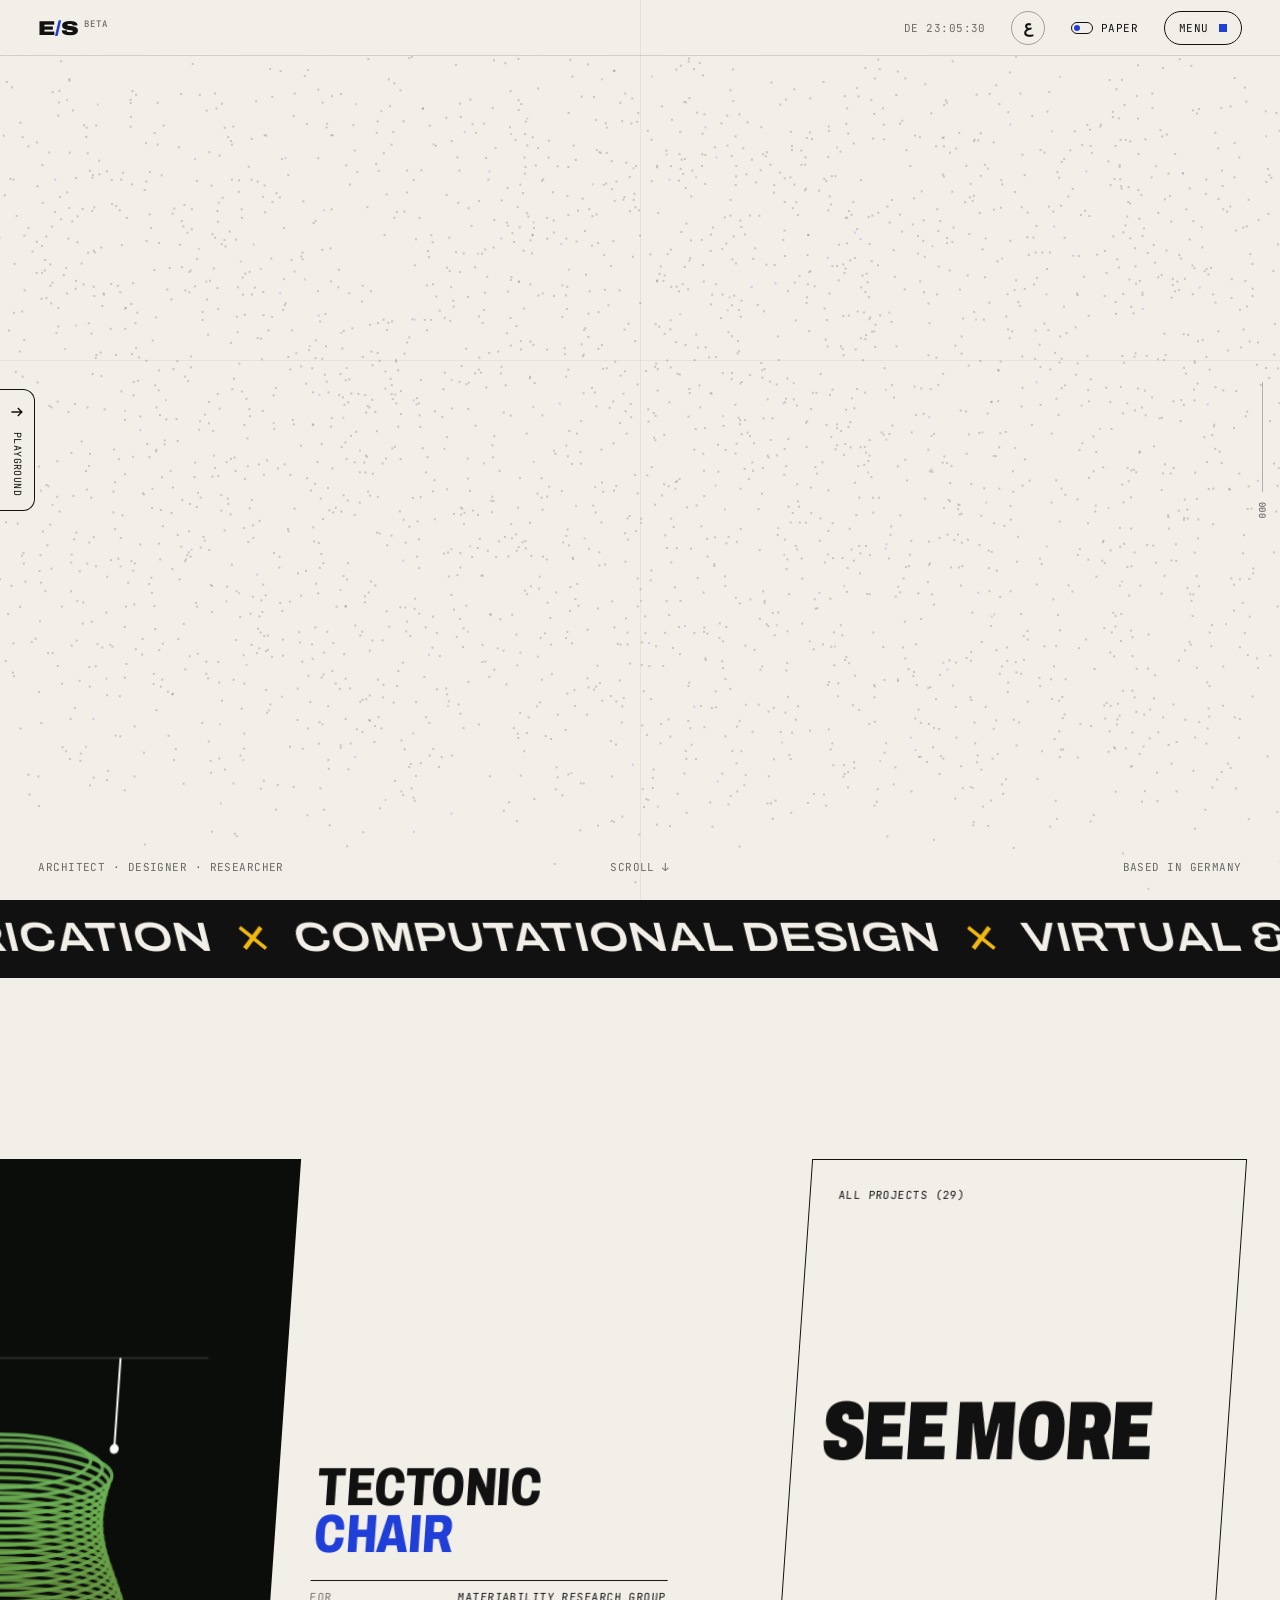
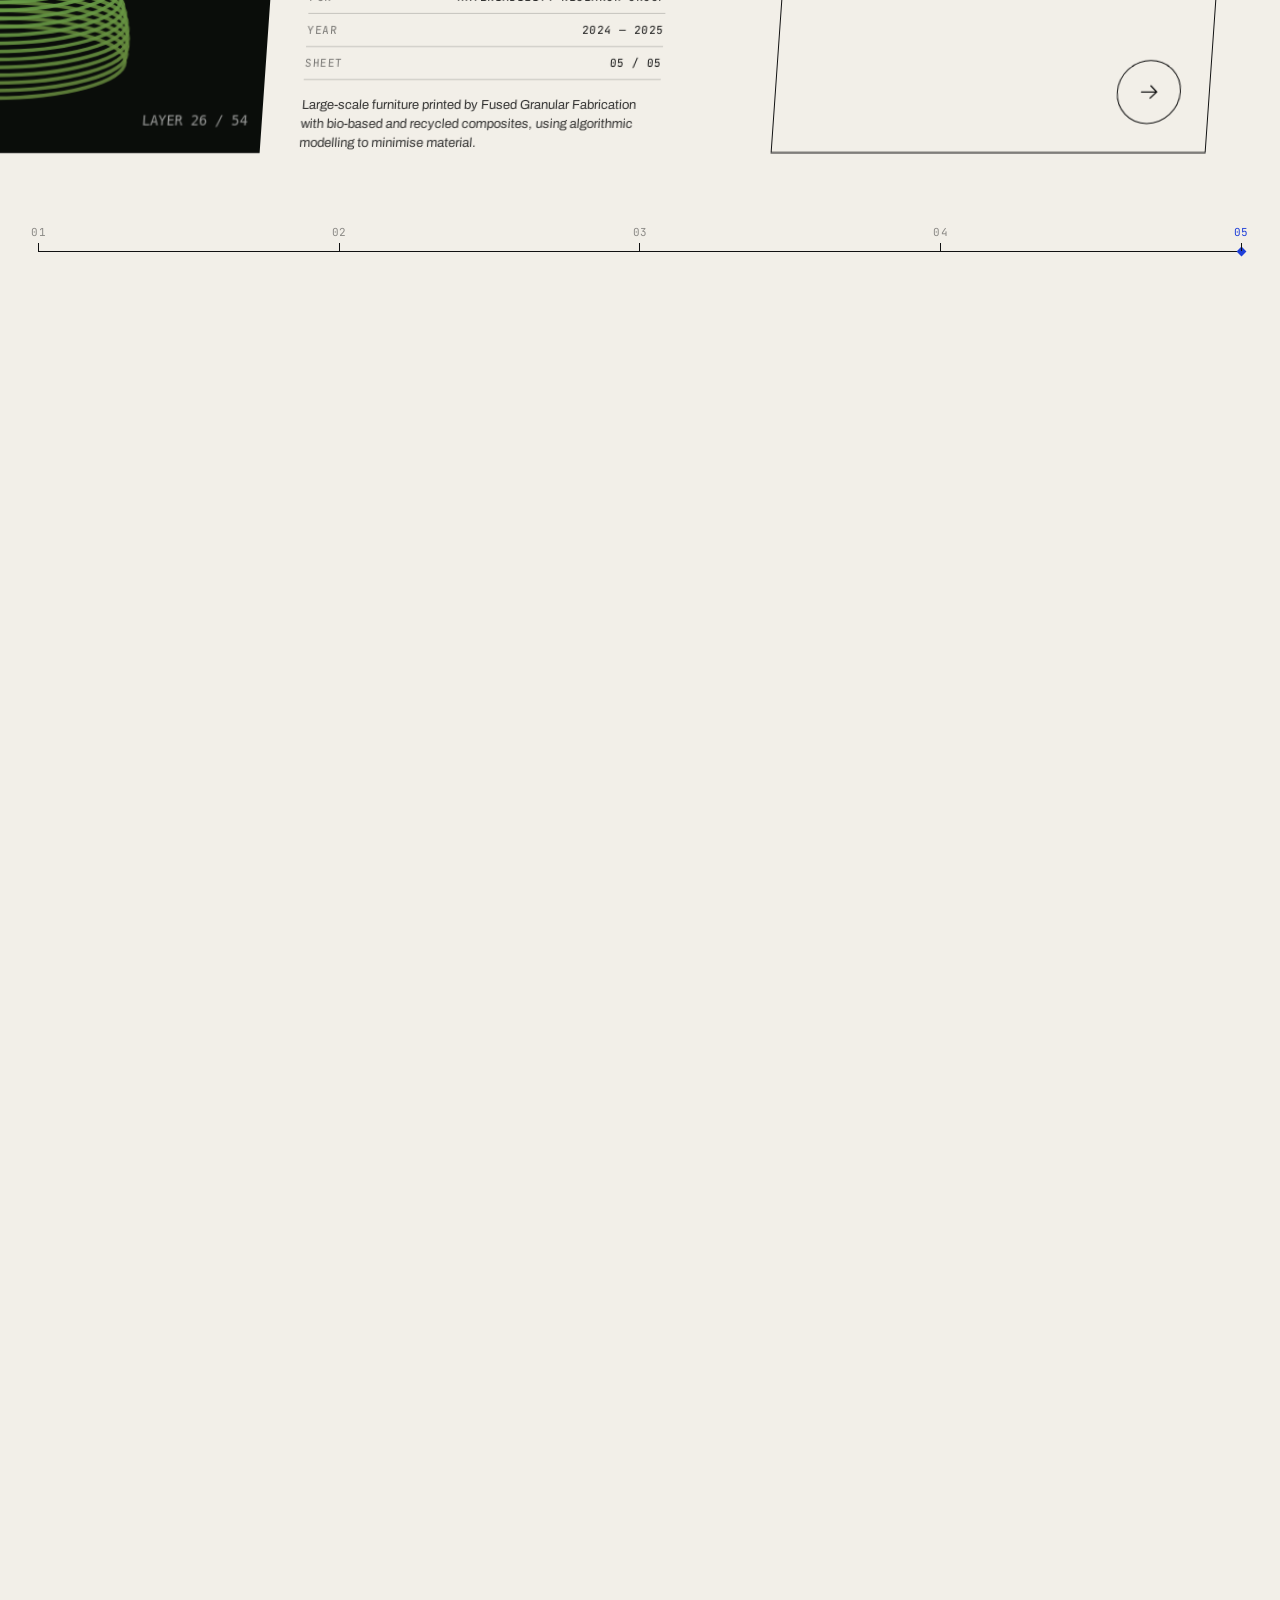
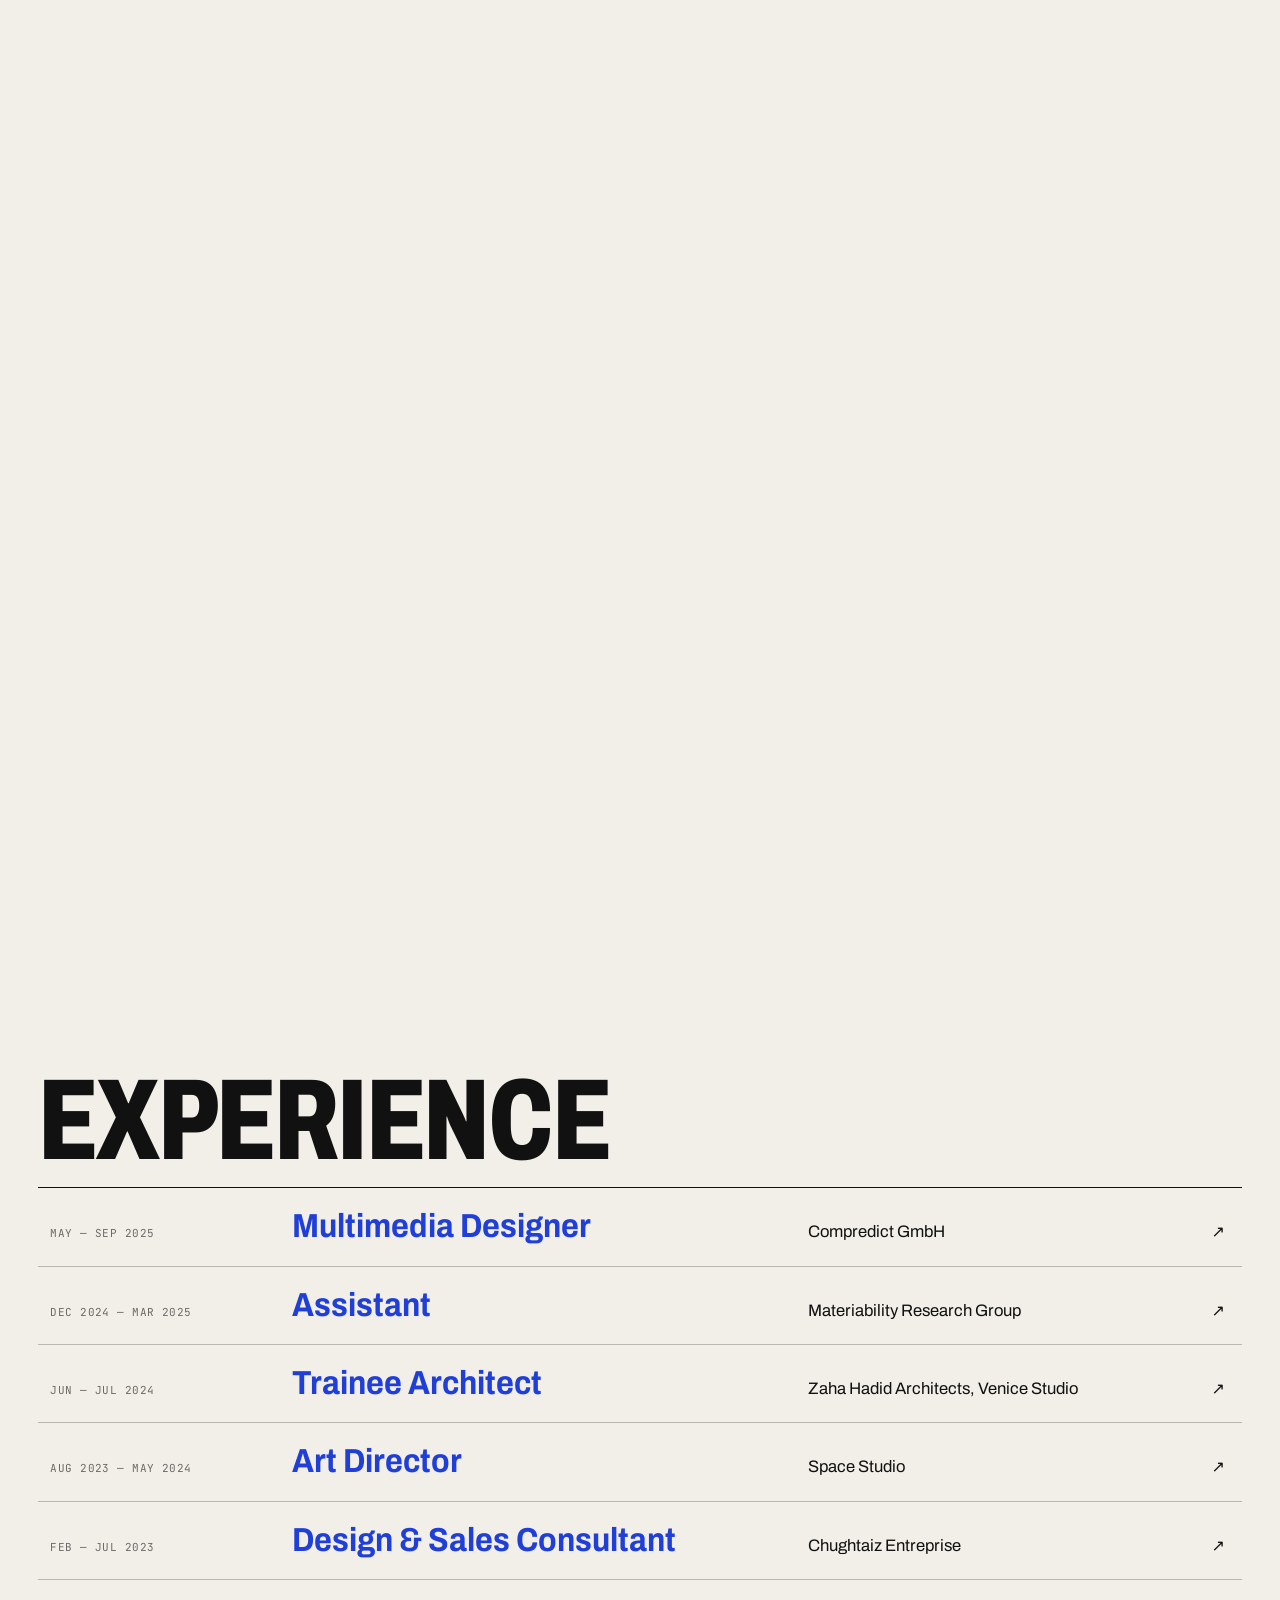
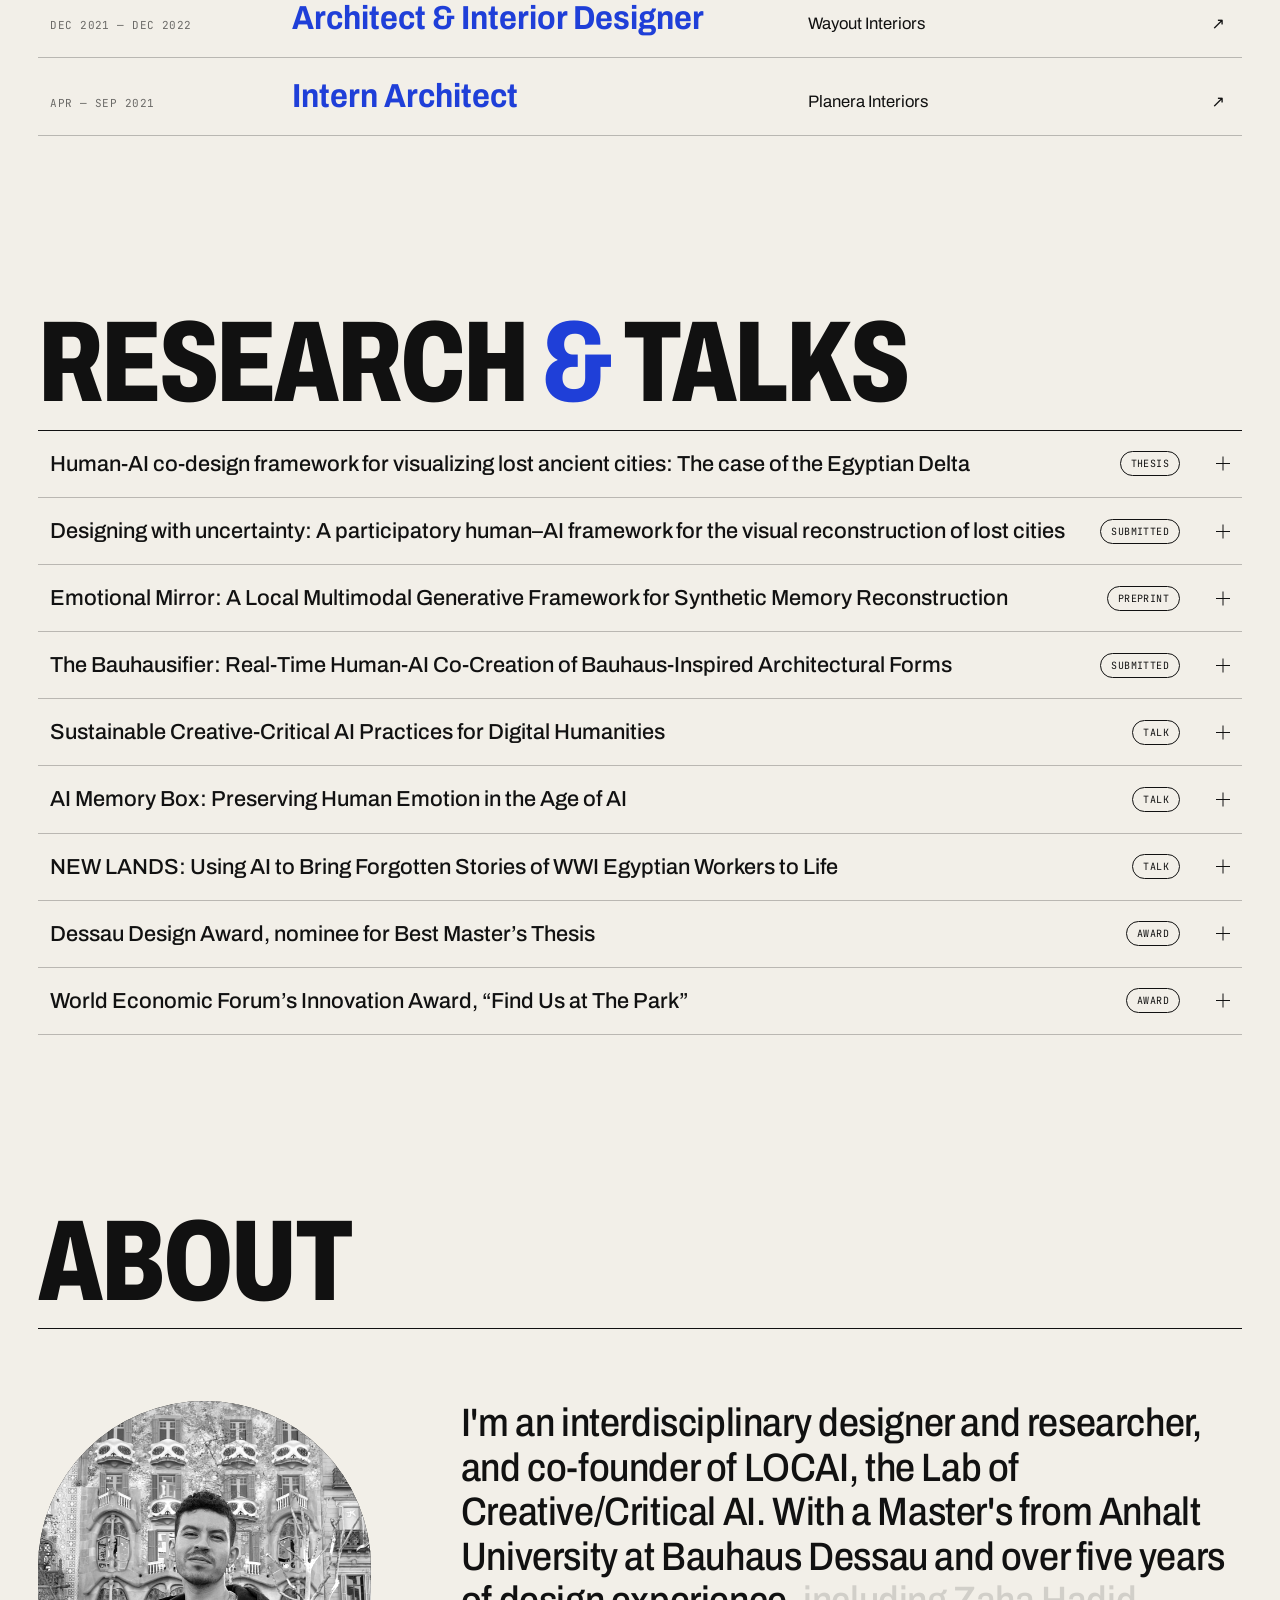
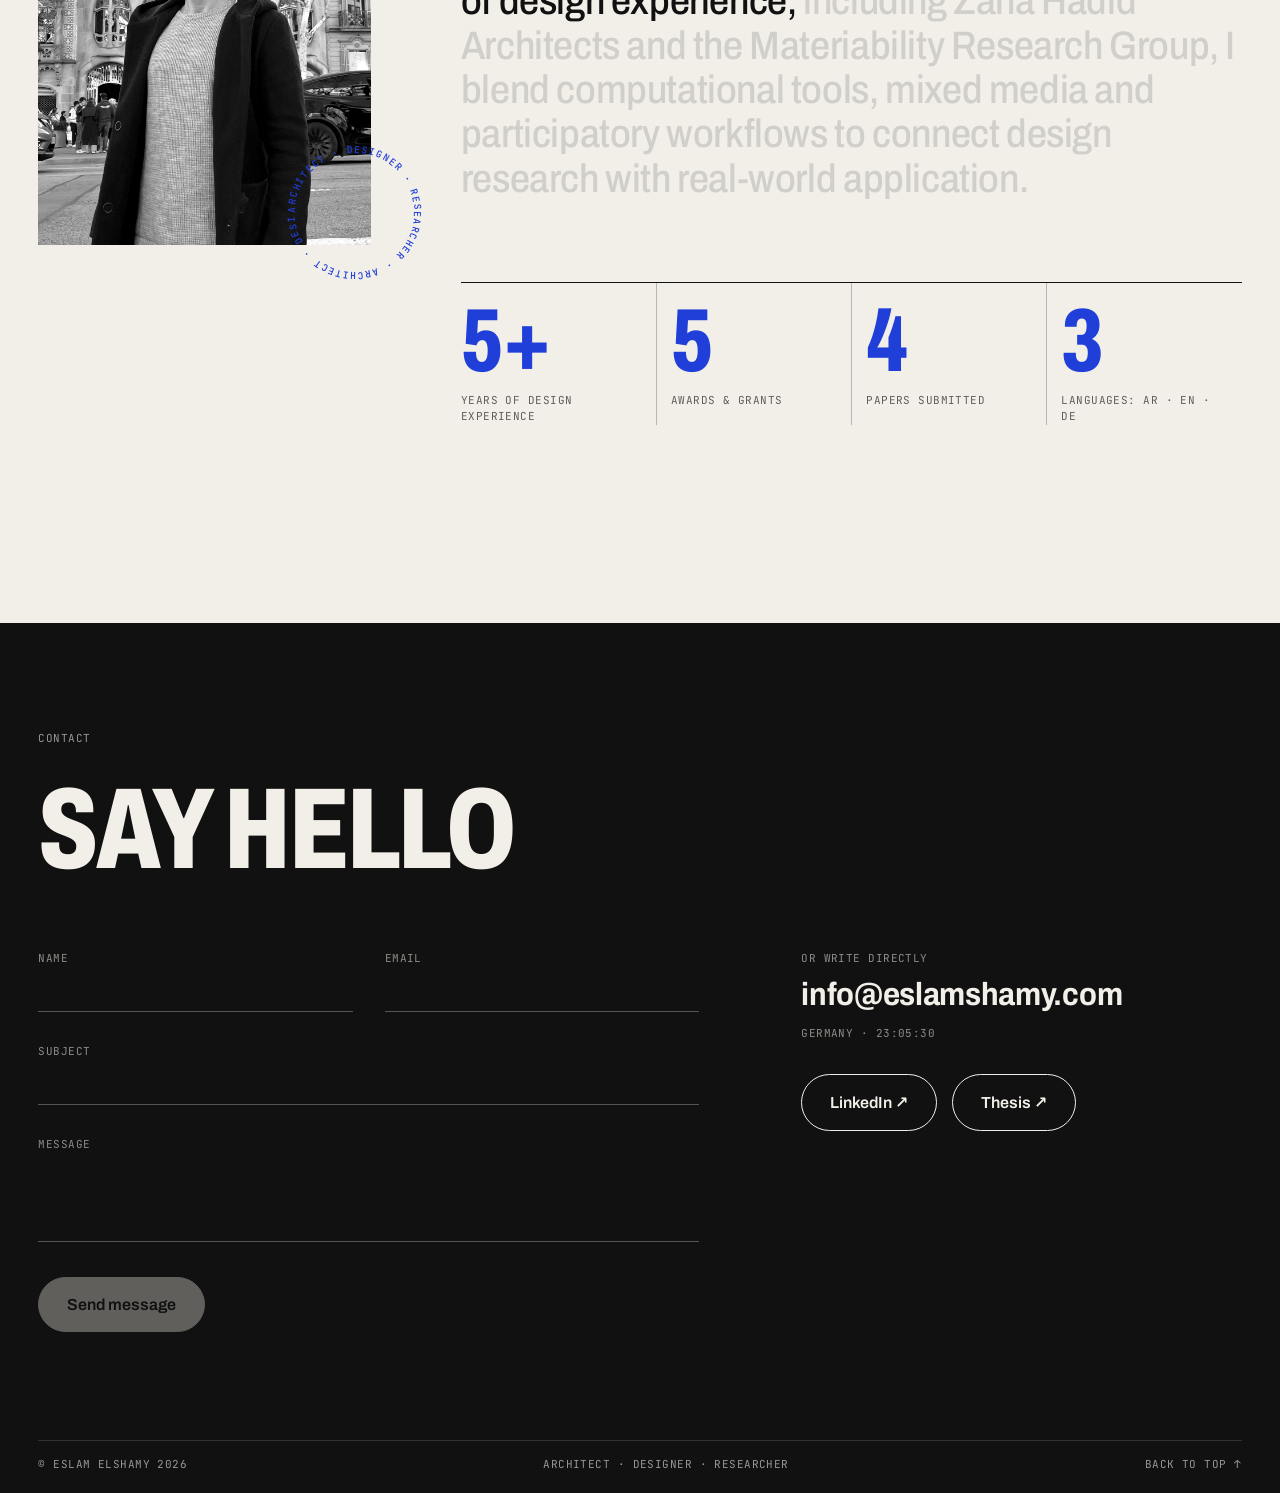
==== commit 9fd648d5: "Add files via upload" ====
--- a/index.html
+++ b/index.html
@@ -8,7 +8,7 @@
 <link rel="preconnect" href="https://fonts.googleapis.com">
 <link rel="preconnect" href="https://fonts.gstatic.com" crossorigin>
 <link href="https://fonts.googleapis.com/css2?family=Archivo:wdth,wght@62..125,100..900&family=JetBrains+Mono:wght@400;500&family=Readex+Pro:wght@300..700&display=swap" rel="stylesheet">
-<link rel="stylesheet" href="style.css?v=31">
+<link rel="stylesheet" href="style.css?v=43">
 </head>
 <body class="loading">
 
@@ -31,7 +31,7 @@
 <div id="rail" aria-hidden="true"><i><b id="railF"></b></i><span id="pct" class="mono">000</span></div>
 
 <header id="nav">
-  <a href="#hero" class="mark" dir="ltr">E<span>/</span>E</a>
+  <a href="#hero" class="mark" dir="ltr">E<span>/</span>S<small class="beta">beta</small></a>
   <span class="mono nav-mid" id="secName"></span>
   <div class="nav-r">
     <span class="mono clock hide-m"><span dir="ltr">DE</span> <span class="clk" dir="ltr">00:00:00</span></span>
@@ -44,11 +44,11 @@
 <div id="menu" aria-hidden="true">
   <div class="cols"><i></i><i></i><i></i><i></i><i></i></div>
   <nav class="menu-in">
-    <a href="projects.html" data-go><small class="mono">01</small><span data-i18n="nWork">Work</span></a>
-    <a href="#experience"><small class="mono">02</small><span data-i18n="nXp">Experience</span></a>
-    <a href="#research"><small class="mono">03</small><span data-i18n="nRes">Research</span></a>
-    <a href="#about"><small class="mono">04</small><span data-i18n="nAbout">About</span></a>
-    <a href="#contact"><small class="mono">05</small><span data-i18n="nContact">Contact</span></a>
+    <a href="projects.html" data-go><span data-i18n="nWork">Work</span></a>
+    <a href="#experience"><span data-i18n="nXp">Experience</span></a>
+    <a href="#research"><span data-i18n="nRes">Research</span></a>
+    <a href="#about"><span data-i18n="nAbout">About</span></a>
+    <a href="#contact"><span data-i18n="nContact">Contact</span></a>
   </nav>
   <div class="menu-foot mono"><a href="https://linkedin.com/in/eslamshamy" target="_blank" rel="noopener" data-i18n="linkedin">LinkedIn ↗</a><a href="https://www.eslamshamy.com" target="_blank" rel="noopener" data-i18n="website">Website ↗</a><a href="mailto:info@eslamshamy.com" dir="ltr">info@eslamshamy.com</a></div>
 </div>
@@ -68,7 +68,7 @@
     <canvas id="pts" aria-hidden="true"></canvas>
     <h1 class="sr" data-i18n="name">Eslam ElShamy</h1>
     <div class="hero-c"><p class="tagline mono"></p></div>
-    <div class="hero-b mono"><span data-i18n="based">Based in Germany</span><span class="scroll" data-i18n="scroll">Scroll ↓</span><span class="hide-m" data-i18n="roles">Architect · Designer · Researcher</span></div>
+    <div class="hero-b mono"><span data-i18n="roles">Architect · Designer · Researcher</span><span class="scroll" data-i18n="scroll">Scroll ↓</span><span class="hide-m" data-i18n="based">Based in Germany</span></div>
   </section>
 
   <div class="marquee" id="mq" aria-hidden="true"><div class="mq-in" id="mqIn"></div></div>
@@ -92,21 +92,21 @@
   </section>
 
   <section id="experience" class="pad" data-sec="nXp">
-    <header class="sh rv"><span class="mono">(03)</span><h2 data-i18n="xpH">Experience</h2><i></i></header>
+    <header class="sh rv"><h2 data-i18n="xpH">Experience</h2><i></i></header>
     <div id="xp"></div>
   </section>
 
   <section id="research" class="pad" data-sec="nRes">
-    <header class="sh rv"><span class="mono">(04)</span><h2 data-i18n-html="resH">Research <em>&amp;</em> talks</h2><i></i></header>
+    <header class="sh rv"><h2 data-i18n-html="resH">Research <em>&amp;</em> talks</h2><i></i></header>
     <div id="rs"></div>
   </section>
 
   <section id="about" class="pad" data-sec="nAbout">
-    <header class="sh rv"><span class="mono">(05)</span><h2 data-i18n="aboutH">About</h2><i></i></header>
+    <header class="sh rv"><h2 data-i18n="aboutH">About</h2><i></i></header>
     <div class="about">
       <div class="arch-wrap rv">
         <svg class="badge" viewBox="0 0 200 200" aria-hidden="true" dir="ltr"><defs><path id="circ" d="M100 100m-78 0a78 78 0 1 1 156 0a78 78 0 1 1-156 0"/></defs><text><textPath href="#circ">Architect · Designer · Researcher · Architect · Designer · Researcher · </textPath></text></svg>
-        <div class="arch"><img src="assets/portrait.jpg" alt="Portrait of Eslam ElShamy" onerror="this.remove()"><div class="arch-ph"><b>EE</b><span class="mono" dir="ltr">assets/portrait.jpg</span></div></div>
+        <div class="arch"><img src="assets/portrait.jpg" alt="Portrait of Eslam ElShamy" onerror="this.remove()"><div class="arch-ph"><b>ES</b><span class="mono" dir="ltr">assets/portrait.jpg</span></div></div>
       </div>
       <div>
         <p class="state" id="state"></p>
@@ -121,7 +121,7 @@
   </section>
 
   <section id="contact" data-sec="nContact">
-    <p class="mono" data-i18n="contactK">(06) Contact</p>
+    <p class="mono" data-i18n="contactK">Contact</p>
     <h2 class="c-head" data-i18n="hello">Say hello</h2>
     <div class="c-grid">
       <form id="form" novalidate>
@@ -147,11 +147,11 @@
   </section>
 </main>
 
-<script src="scenes.js?v=31"></script>
-<script src="scenes2.js?v=31"></script>
-<script src="i18n.js?v=31"></script>
-<script src="projects-data.js?v=31"></script>
-<script src="playground.js?v=31"></script>
-<script src="main.js?v=31"></script>
+<script src="scenes.js?v=43"></script>
+<script src="scenes2.js?v=43"></script>
+<script src="i18n.js?v=43"></script>
+<script src="projects-data.js?v=43"></script>
+<script src="playground.js?v=43"></script>
+<script src="main.js?v=43"></script>
 </body>
 </html>
--- a/style.css
+++ b/style.css
@@ -136,7 +136,7 @@
 
 /* research accordion */
 .rrow { border-bottom: 1px solid rgb(var(--ink) / .25); }
-.rrow > button { width: 100%; display: grid; grid-template-columns: 5ch 1fr auto 24px; gap: 2vw; align-items: center; text-align: left; padding: 20px 12px; transition: padding .6s var(--e); }
+.rrow > button { width: 100%; display: grid; grid-template-columns: 1fr auto 24px; gap: 2vw; align-items: center; text-align: left; padding: 20px 12px; transition: padding .6s var(--e); }
 .rrow > button:hover { padding-left: 28px; }
 .rrow .t { font-size: clamp(16px, 1.7vw, 26px); font-weight: 500; line-height: 1.2; }
 .rrow .kind { padding: 5px 10px; border: 1px solid currentColor; border-radius: 20px; font-size: 10px; transition: background .3s, color .3s, border-color .3s; }
@@ -146,7 +146,7 @@
 .rrow .pm::after { transform: rotate(90deg); } .rrow.open .pm { transform: rotate(180deg); } .rrow.open .pm::after { transform: rotate(0); }
 .rrow .more { display: grid; grid-template-rows: 0fr; transition: grid-template-rows .7s var(--e); }
 .rrow.open .more { grid-template-rows: 1fr; }
-.rrow .more > div { overflow: hidden; } .rrow .more p { padding: 0 12px 24px calc(5ch + 2vw + 12px); max-width: 70ch; font-size: 15px; line-height: 1.5; opacity: .75; }
+.rrow .more > div { overflow: hidden; } .rrow .more p { padding: 0 12px 24px; max-width: 70ch; font-size: 15px; line-height: 1.5; opacity: .75; }
 .rrow .more a { display: inline-block; margin-top: 10px; border-bottom: 1px solid currentColor; }
 
 /* about */
@@ -157,7 +157,7 @@
 .arch-ph { position: absolute; inset: 0; display: flex; flex-direction: column; align-items: center; justify-content: center; gap: 10px; }
 .arch-ph b { font-size: 8vw; font-weight: 900; font-variation-settings: 'wdth' 125; line-height: 1; } .arch-ph span { opacity: .5; text-transform: none; font-size: 9px; }
 .badge { position: absolute; z-index: 2; width: 46%; right: -18%; bottom: -10%; animation: turn 18s linear infinite; }
-.badge text { font: 500 12.5px 'JetBrains Mono', monospace; letter-spacing: .12em; text-transform: uppercase; fill: rgb(var(--ink)); }
+.badge text { font: 500 12.5px 'JetBrains Mono', monospace; letter-spacing: .12em; text-transform: uppercase; fill: rgb(var(--hot)); }
 @keyframes turn { to { transform: rotate(360deg); } }
 .state { font-size: clamp(22px, 3.1vw, 52px); line-height: 1.12; font-weight: 500; font-variation-settings: 'wdth' 88; letter-spacing: -.01em; }
 .state span { opacity: .14; transition: opacity .4s; } .state span.on { opacity: 1; }
@@ -189,7 +189,7 @@
   .track { gap: 14vw; } .lead { width: 70vw; } .lead h2 { font-size: 24vw; }
   .card { width: 84vw; height: auto; grid-template-columns: 1fr; gap: 18px; } .frame { aspect-ratio: 4/3; } .num { font-size: 22vw; top: -13vw; left: -2vw; } .info dl { margin: 12px 0 10px; }
   .xrow { grid-template-columns: 1fr 2ch; gap: 4px 10px; } .xrow .yr { grid-column: 1 / -1; } .xrow .org { grid-column: 1; }
-  .rrow > button { grid-template-columns: 4ch 1fr 20px; } .rrow .kind { display: none; } .rrow .more p { padding-left: 12px; }
+  .rrow > button { grid-template-columns: 1fr 20px; } .rrow .kind { display: none; } .rrow .more p { padding-left: 12px; }
   .about { grid-template-columns: 1fr; } .arch-wrap { position: relative; top: 0; width: 60vw; } .arch-ph b { font-size: 20vw; }
   .stats { grid-template-columns: 1fr 1fr; row-gap: 26px; } .stats div:nth-child(3) { padding-left: 0; border-left: 0; }
   #status #xy { visibility: hidden; }
@@ -263,7 +263,7 @@
 [dir=rtl] .menu-in a:hover { padding-left: 0; padding-right: 2vw; } [dir=rtl] .xrow:hover { padding-left: 12px; padding-right: 28px; } [dir=rtl] .rrow > button:hover { padding-left: 12px; padding-right: 28px; }
 [dir=rtl] .xrow .ar { transform: scaleX(-1); } [dir=rtl] .xrow:hover .ar { transform: scaleX(-1) rotate(45deg); }
 [dir=rtl] .rrow > button, [dir=rtl] #mail { text-align: right; } [dir=rtl] .rrow .t { text-align: left; }
-[dir=rtl] .rrow .more p { padding: 0 calc(5ch + 2vw + 12px) 24px 12px; text-align: left; } [dir=rtl] .info dd { text-align: left; }
+[dir=rtl] .rrow .more p { padding: 0 12px 24px; text-align: left; } [dir=rtl] .info dd { text-align: left; }
 [dir=rtl] .stats div { padding: 18px 0 0 14px; } [dir=rtl] .stats div + div { padding-left: 14px; padding-right: 14px; border-left: 0; border-right: 1px solid rgb(var(--ink) / .25); }
 [dir=rtl] .badge { right: auto; left: -18%; } [dir=rtl] .fld:focus-within span { transform: translateX(-6px); }
 [dir=rtl] .giant { direction: ltr; } [dir=rtl] .frame .tag { left: auto; right: 0; }
@@ -325,7 +325,7 @@
 #pts { cursor: pointer; }
 
 #pgTab { position: fixed; z-index: 650; inset-inline-start: 0; top: 50%; transform: translateY(-50%); display: flex; flex-direction: column; align-items: center; gap: 12px; padding: 14px 9px; border: 1px solid rgb(var(--ink)); border-inline-start: 0;
-  border-start-end-radius: 12px; border-end-end-radius: 12px; background: rgb(var(--bg)); overflow: hidden; isolation: isolate; opacity: 0; transition: opacity .8s 2.2s, color .4s, padding .5s var(--e); }
+  border-start-end-radius: 12px; border-end-end-radius: 12px; background: rgb(var(--bg)); overflow: hidden; isolation: isolate; opacity: 0; transition: opacity .8s 2.2s, color .4s, padding .5s var(--e), translate .5s var(--e); }
 .ready #pgTab { opacity: 1; } body.menu #pgTab, body.pg #pgTab { opacity: 0; pointer-events: none; transition-delay: 0s; }
 #pgTab::before { content: ''; position: absolute; inset: 0; background: rgb(var(--hot)); transform: translateX(-101%); transition: transform .6s var(--e); z-index: -1; }
 [dir=rtl] #pgTab::before { transform: translateX(101%); }
@@ -496,3 +496,17 @@
 /* v2.10: the site ends with the contact section */
 #contact { padding-bottom: 22px; } #contact footer { position: static; margin-top: 12vh; padding-top: 16px; border-top: 1px solid rgb(var(--bg) / .25); mix-blend-mode: normal; color: inherit; opacity: .7; }
 
+
+/* v2.13: the playground tab shows only on the intro and the contact screen */
+body.pg-off #pgTab { translate: calc(-100% - 2px) 0; pointer-events: none; } [dir=rtl] body.pg-off #pgTab, body.pg-off [dir=rtl] #pgTab { translate: calc(100% + 2px) 0; }
+
+/* v2.14: blue accents (the accent is yellow in blueprint mode so it stays readable) */
+.num, .card:nth-child(3n+2) .num { -webkit-text-stroke-color: rgb(var(--hot)); }
+.lead h2 em { font-style: normal; color: rgb(var(--hot)); }
+.xrow b, .stats b { color: rgb(var(--hot)); } .xrow:hover b { color: inherit; }
+
+/* v2.15: horizontal swipes on the reel move it; vertical swipes still scroll the page */
+.pin { touch-action: pan-y; }
+
+/* v2.16: small beta tag beside the logo */
+.mark .beta { margin-inline-start: 6px; font: 500 9px 'JetBrains Mono', monospace; letter-spacing: .1em; text-transform: uppercase; vertical-align: super; opacity: .6; font-variation-settings: normal; }
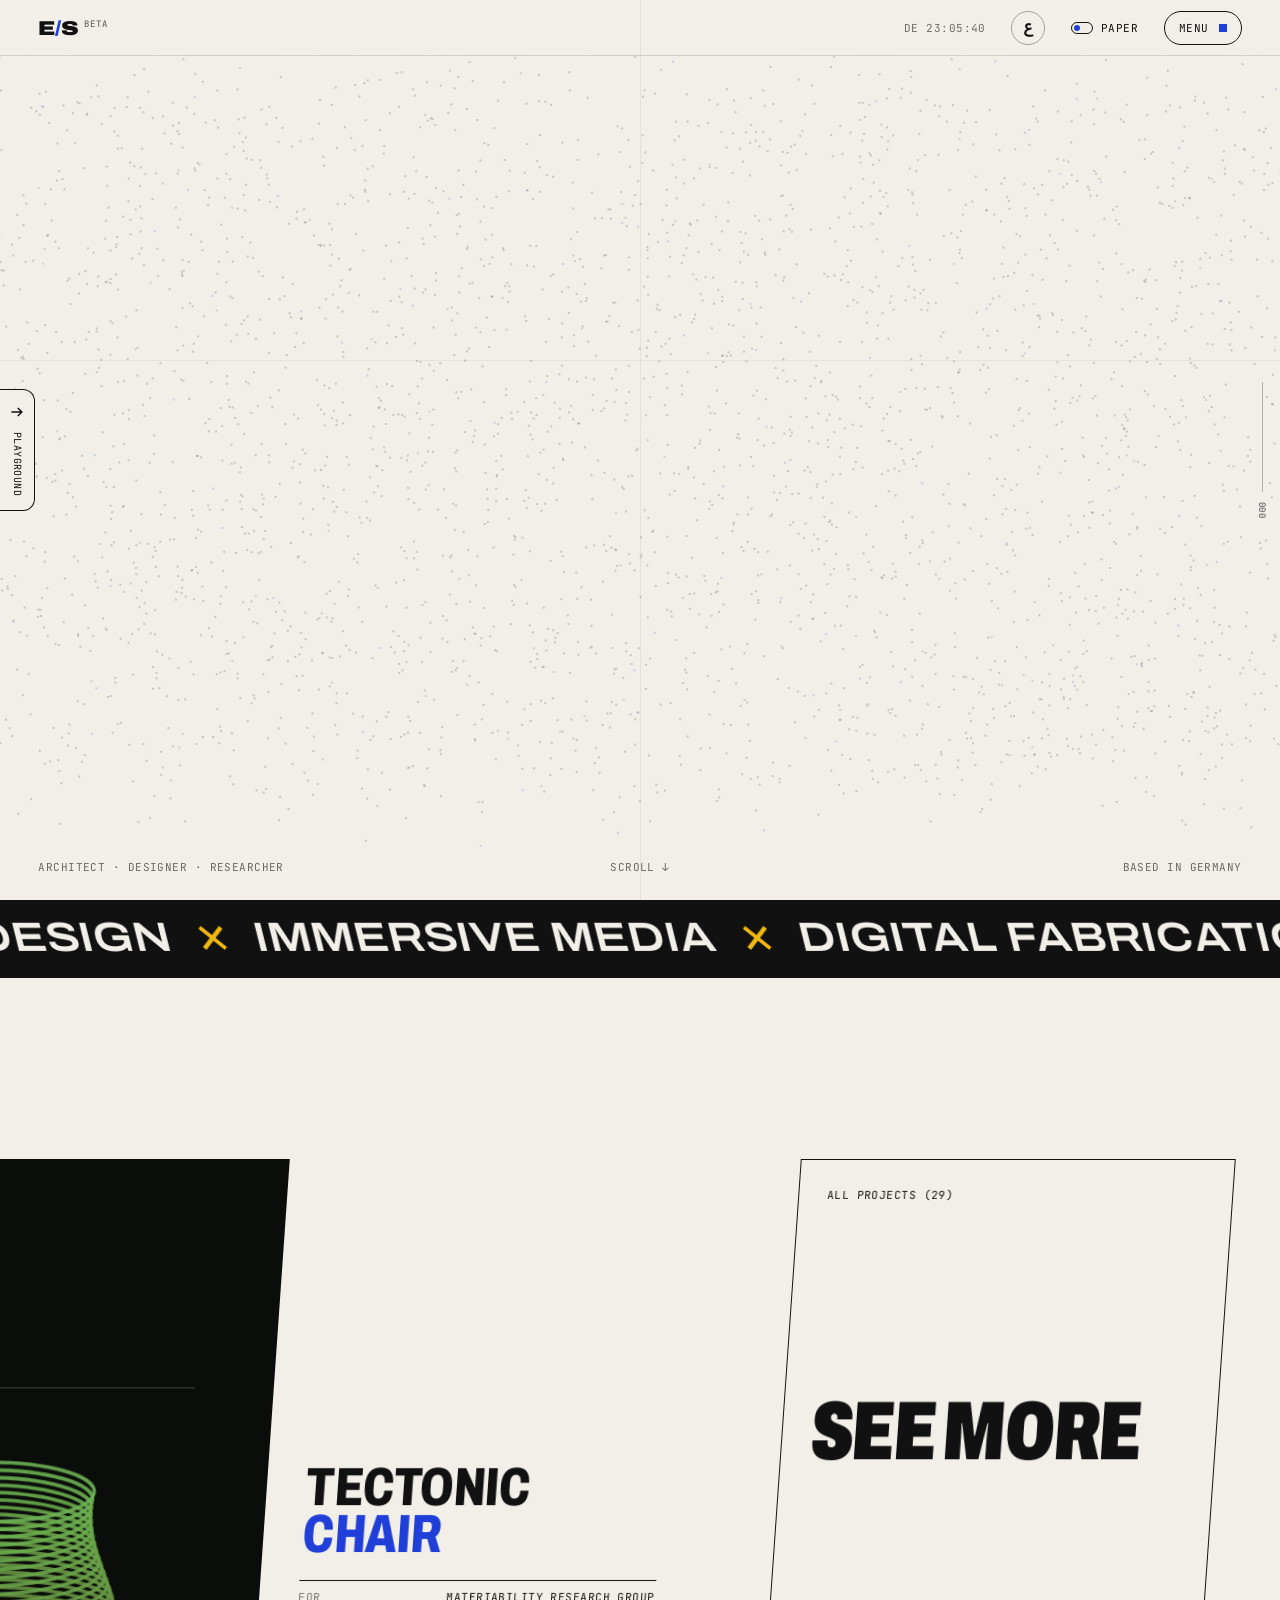
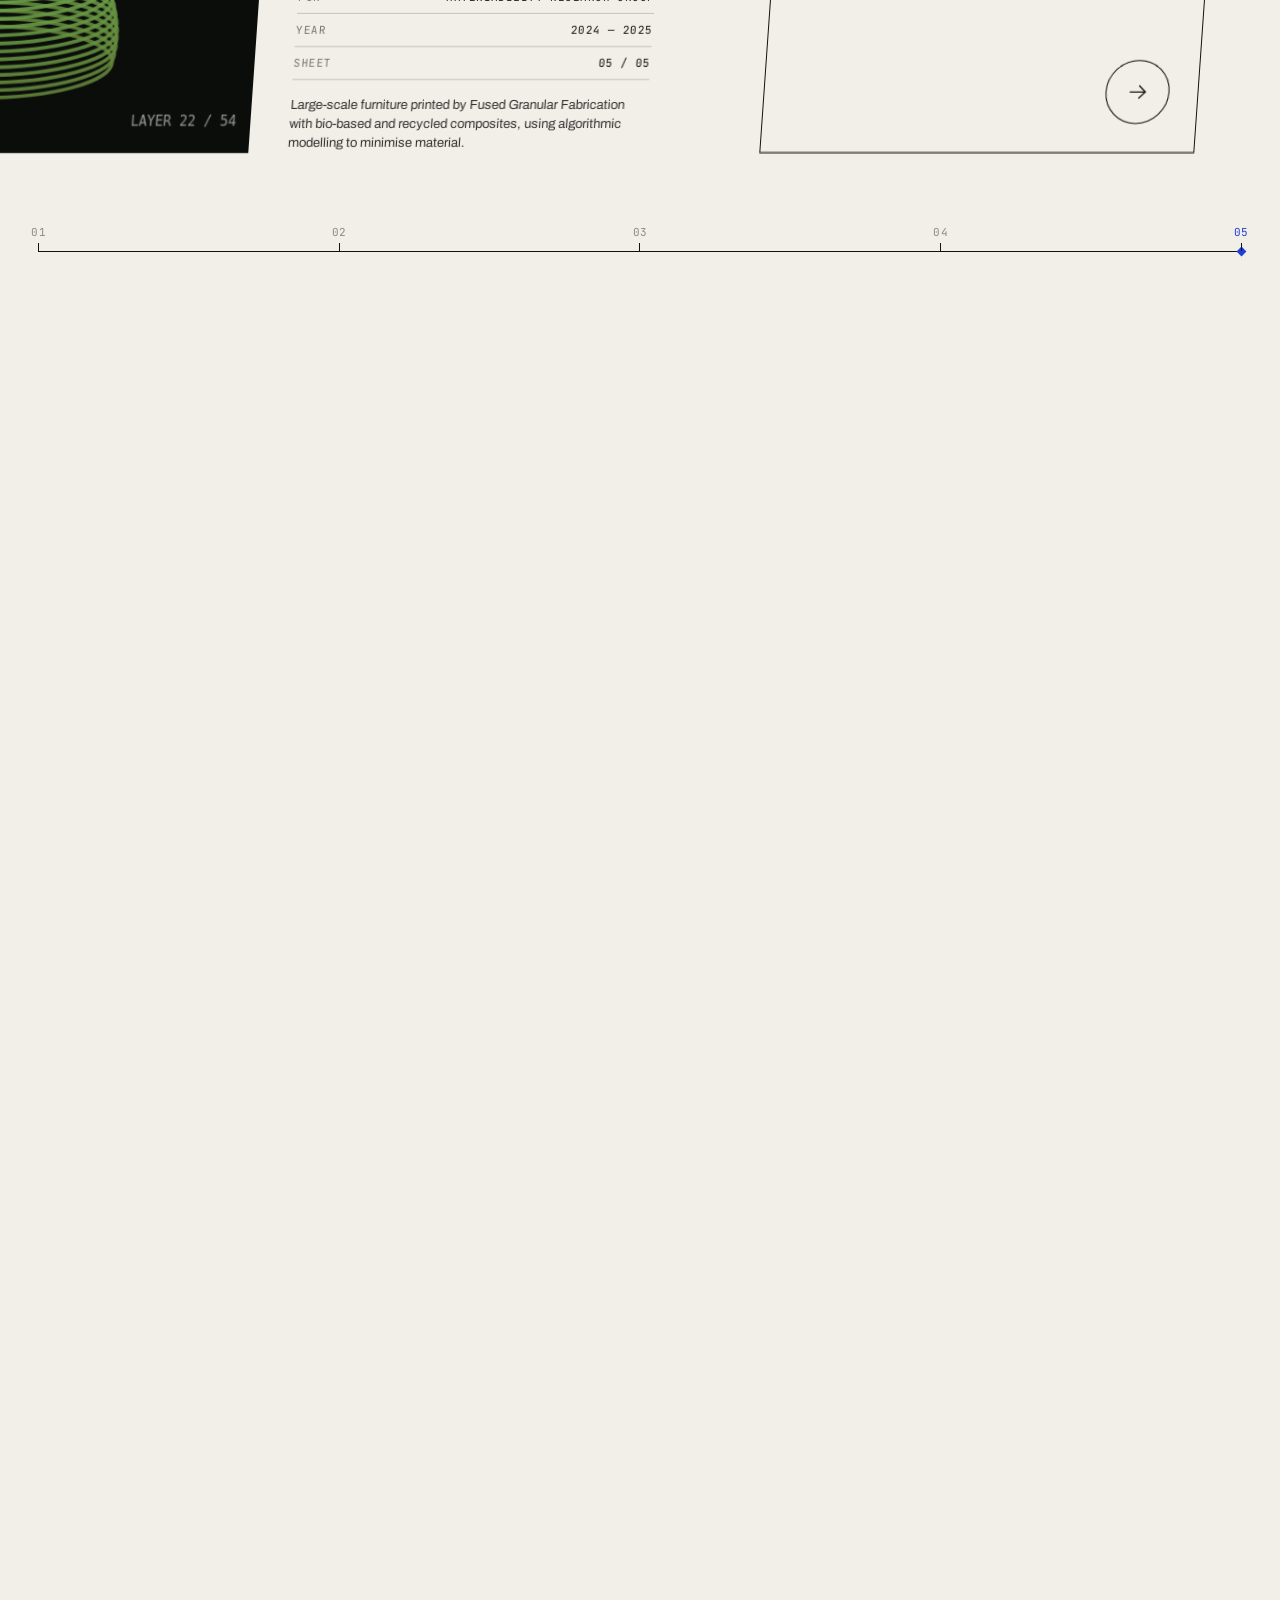
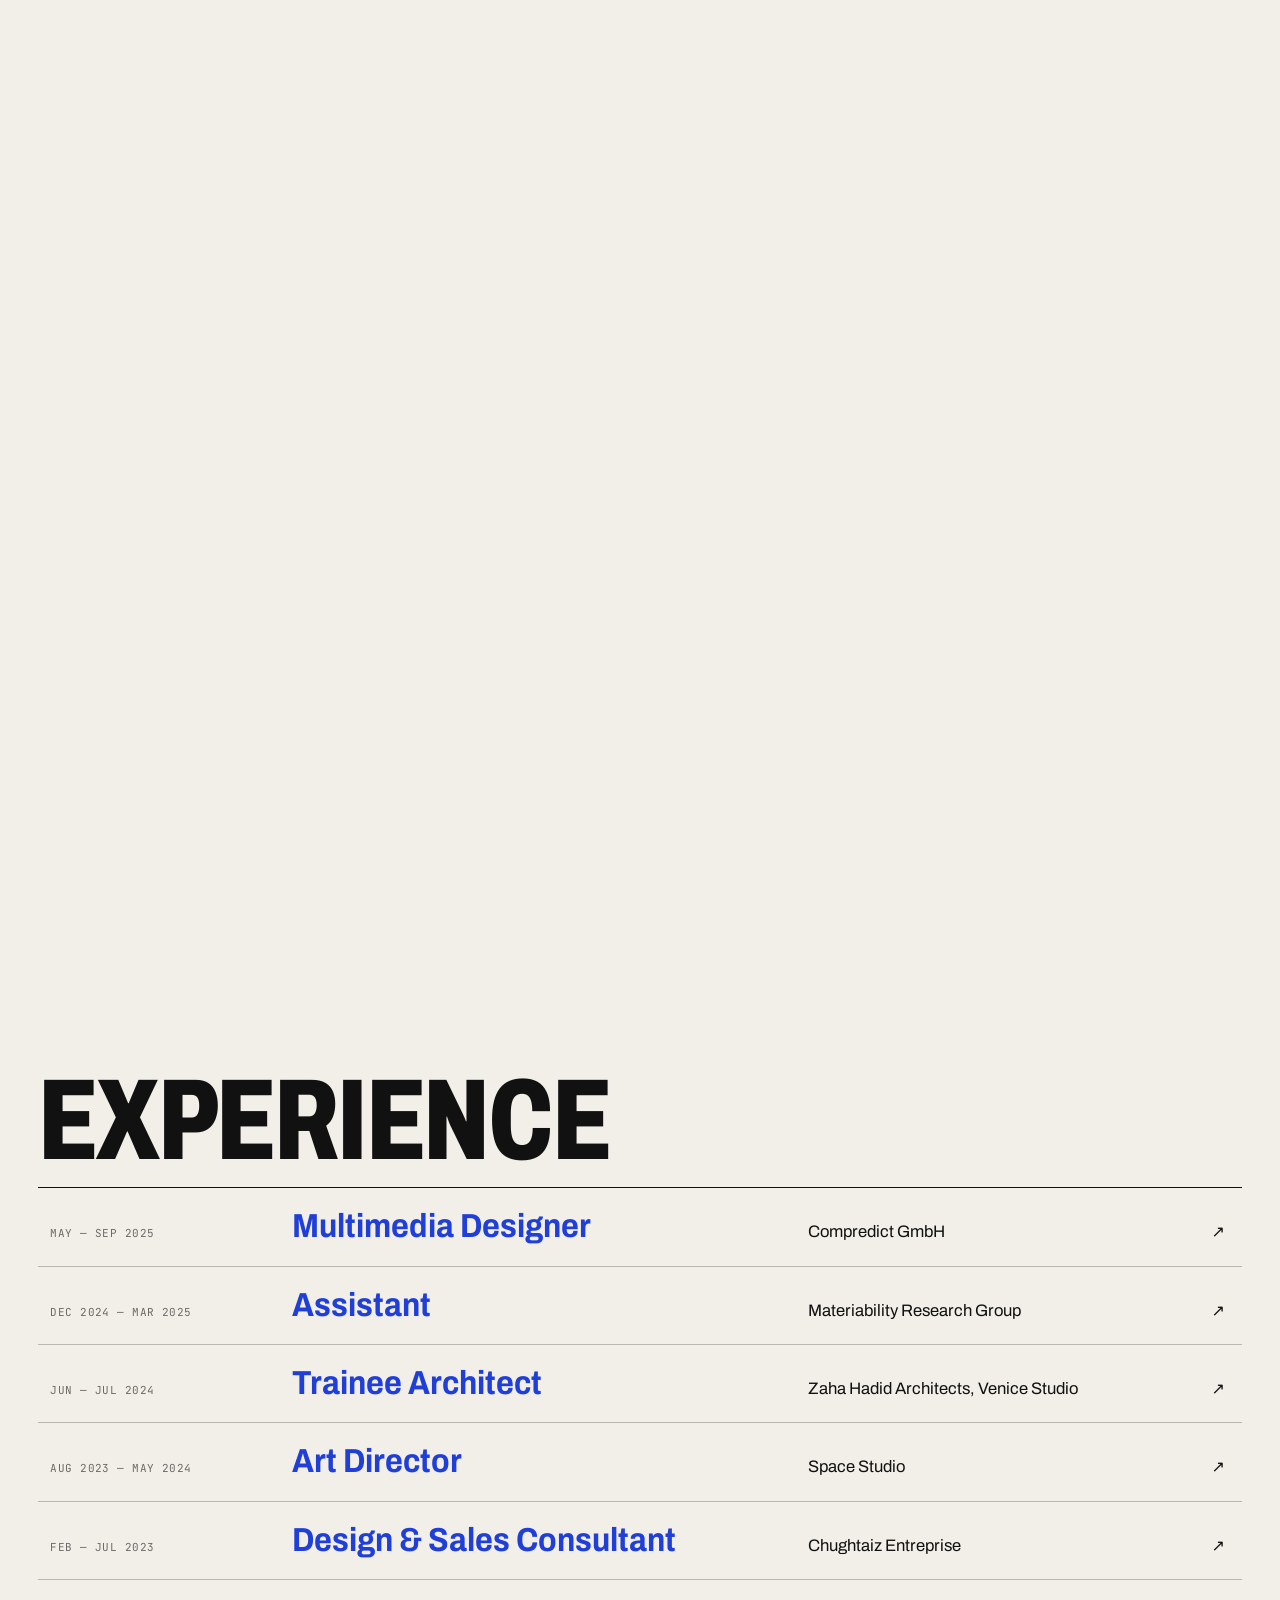
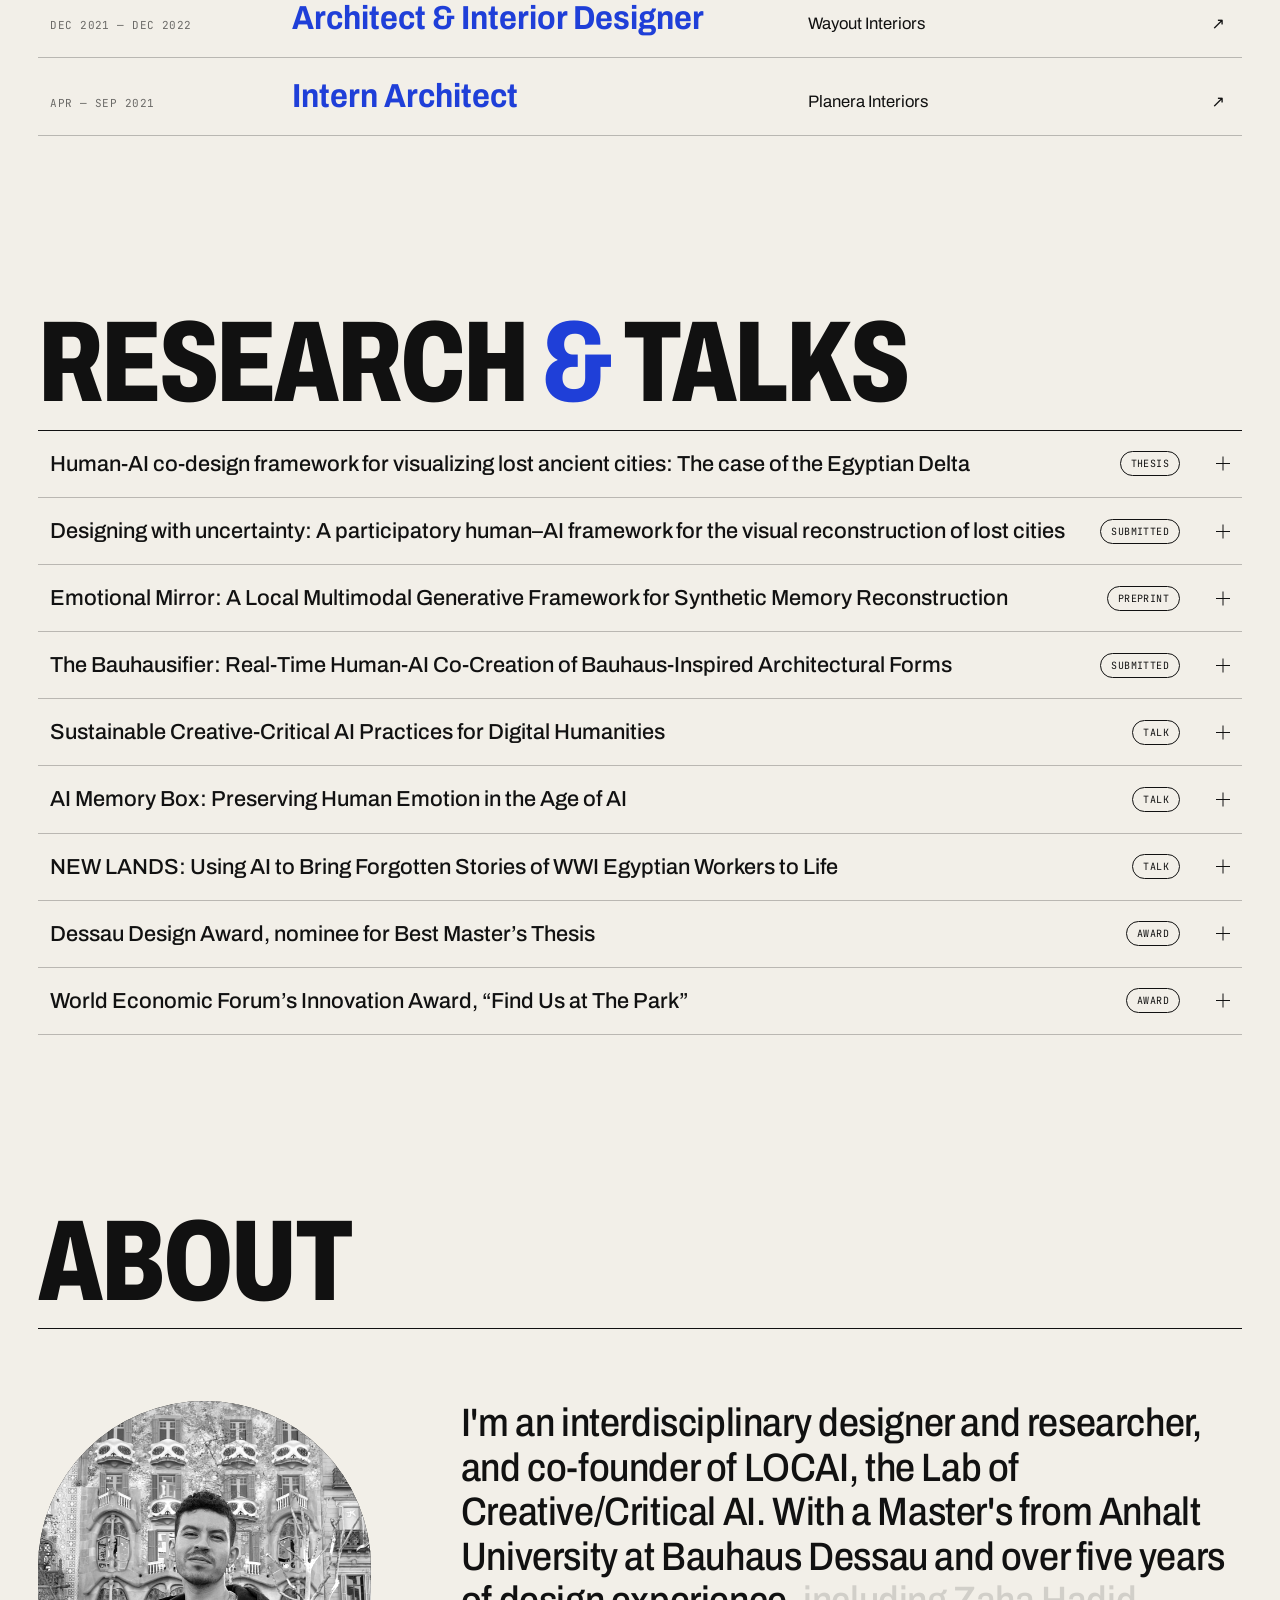
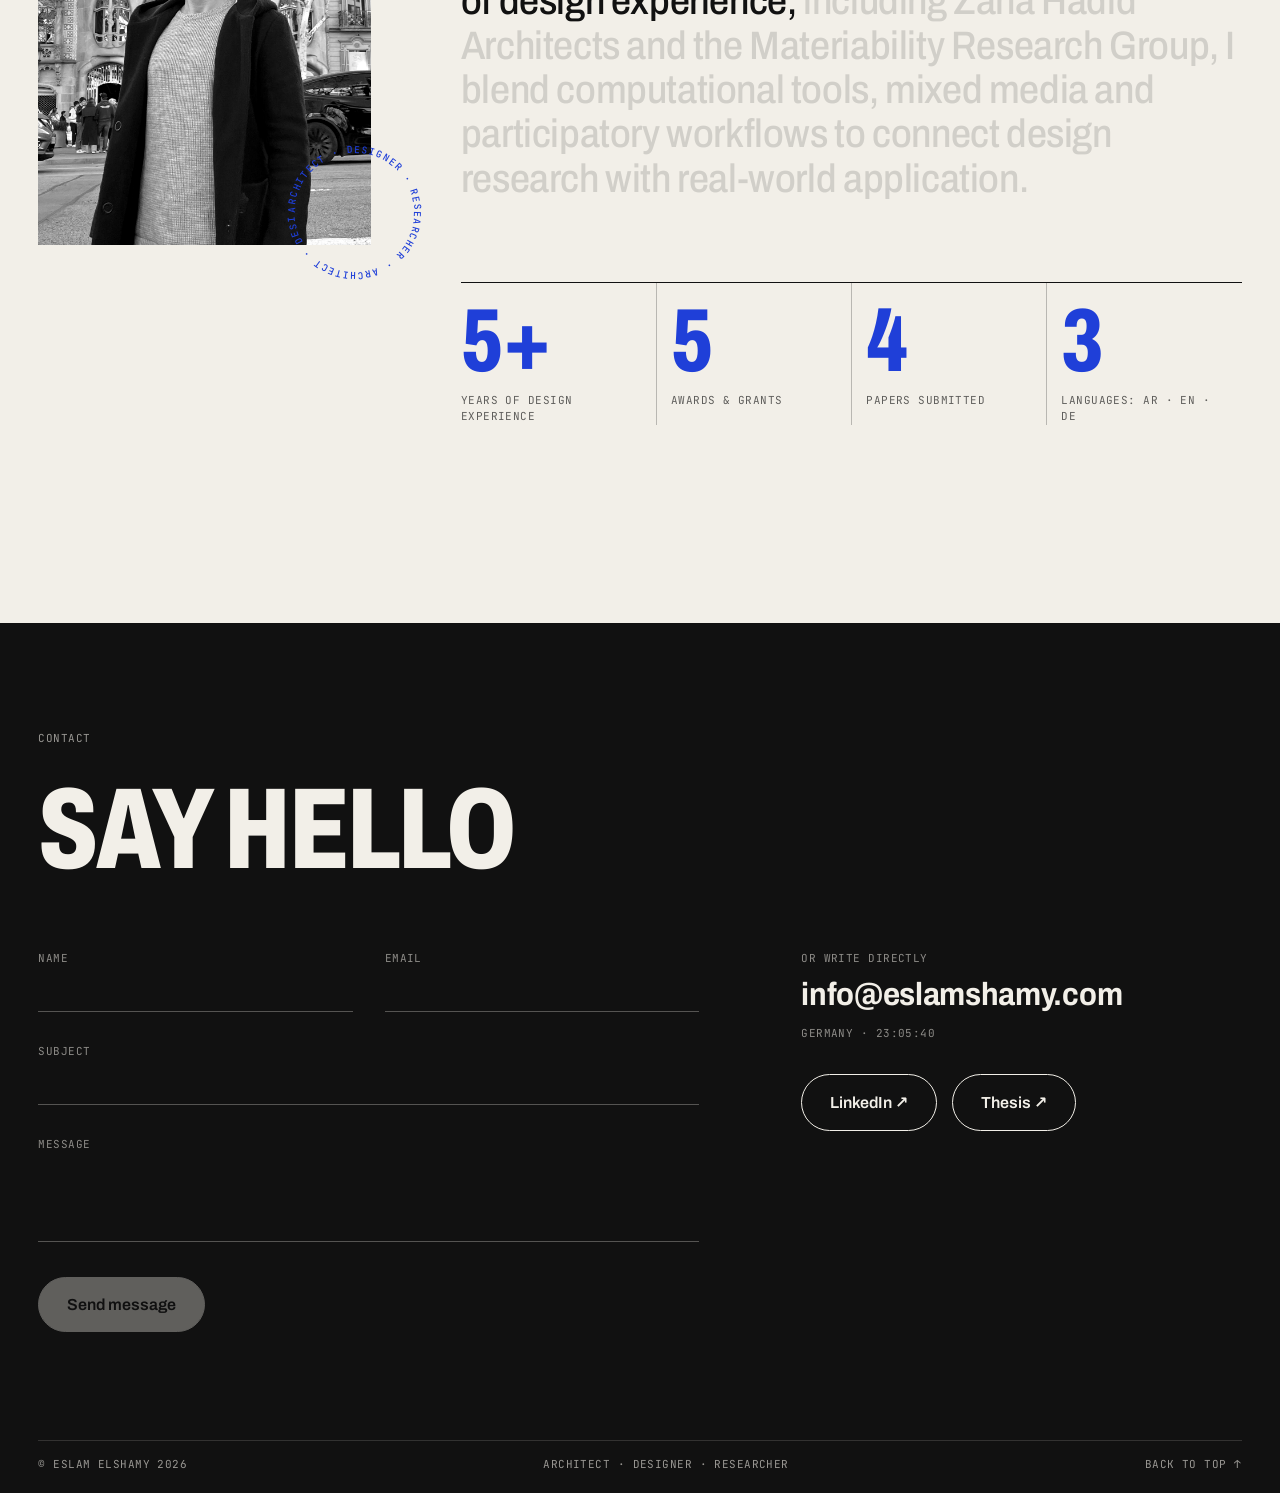
==== commit c518f329: "Add files via upload" ====
--- a/index.html
+++ b/index.html
@@ -8,7 +8,7 @@
 <link rel="preconnect" href="https://fonts.googleapis.com">
 <link rel="preconnect" href="https://fonts.gstatic.com" crossorigin>
 <link href="https://fonts.googleapis.com/css2?family=Archivo:wdth,wght@62..125,100..900&family=JetBrains+Mono:wght@400;500&family=Readex+Pro:wght@300..700&display=swap" rel="stylesheet">
-<link rel="stylesheet" href="style.css?v=43">
+<link rel="stylesheet" href="style.css?v=56">
 </head>
 <body class="loading">
 
@@ -147,11 +147,11 @@
   </section>
 </main>
 
-<script src="scenes.js?v=43"></script>
-<script src="scenes2.js?v=43"></script>
-<script src="i18n.js?v=43"></script>
-<script src="projects-data.js?v=43"></script>
-<script src="playground.js?v=43"></script>
-<script src="main.js?v=43"></script>
+<script src="scenes.js?v=56"></script>
+<script src="scenes2.js?v=56"></script>
+<script src="i18n.js?v=56"></script>
+<script src="projects-data.js?v=56"></script>
+<script src="playground.js?v=56"></script>
+<script src="main.js?v=56"></script>
 </body>
 </html>
